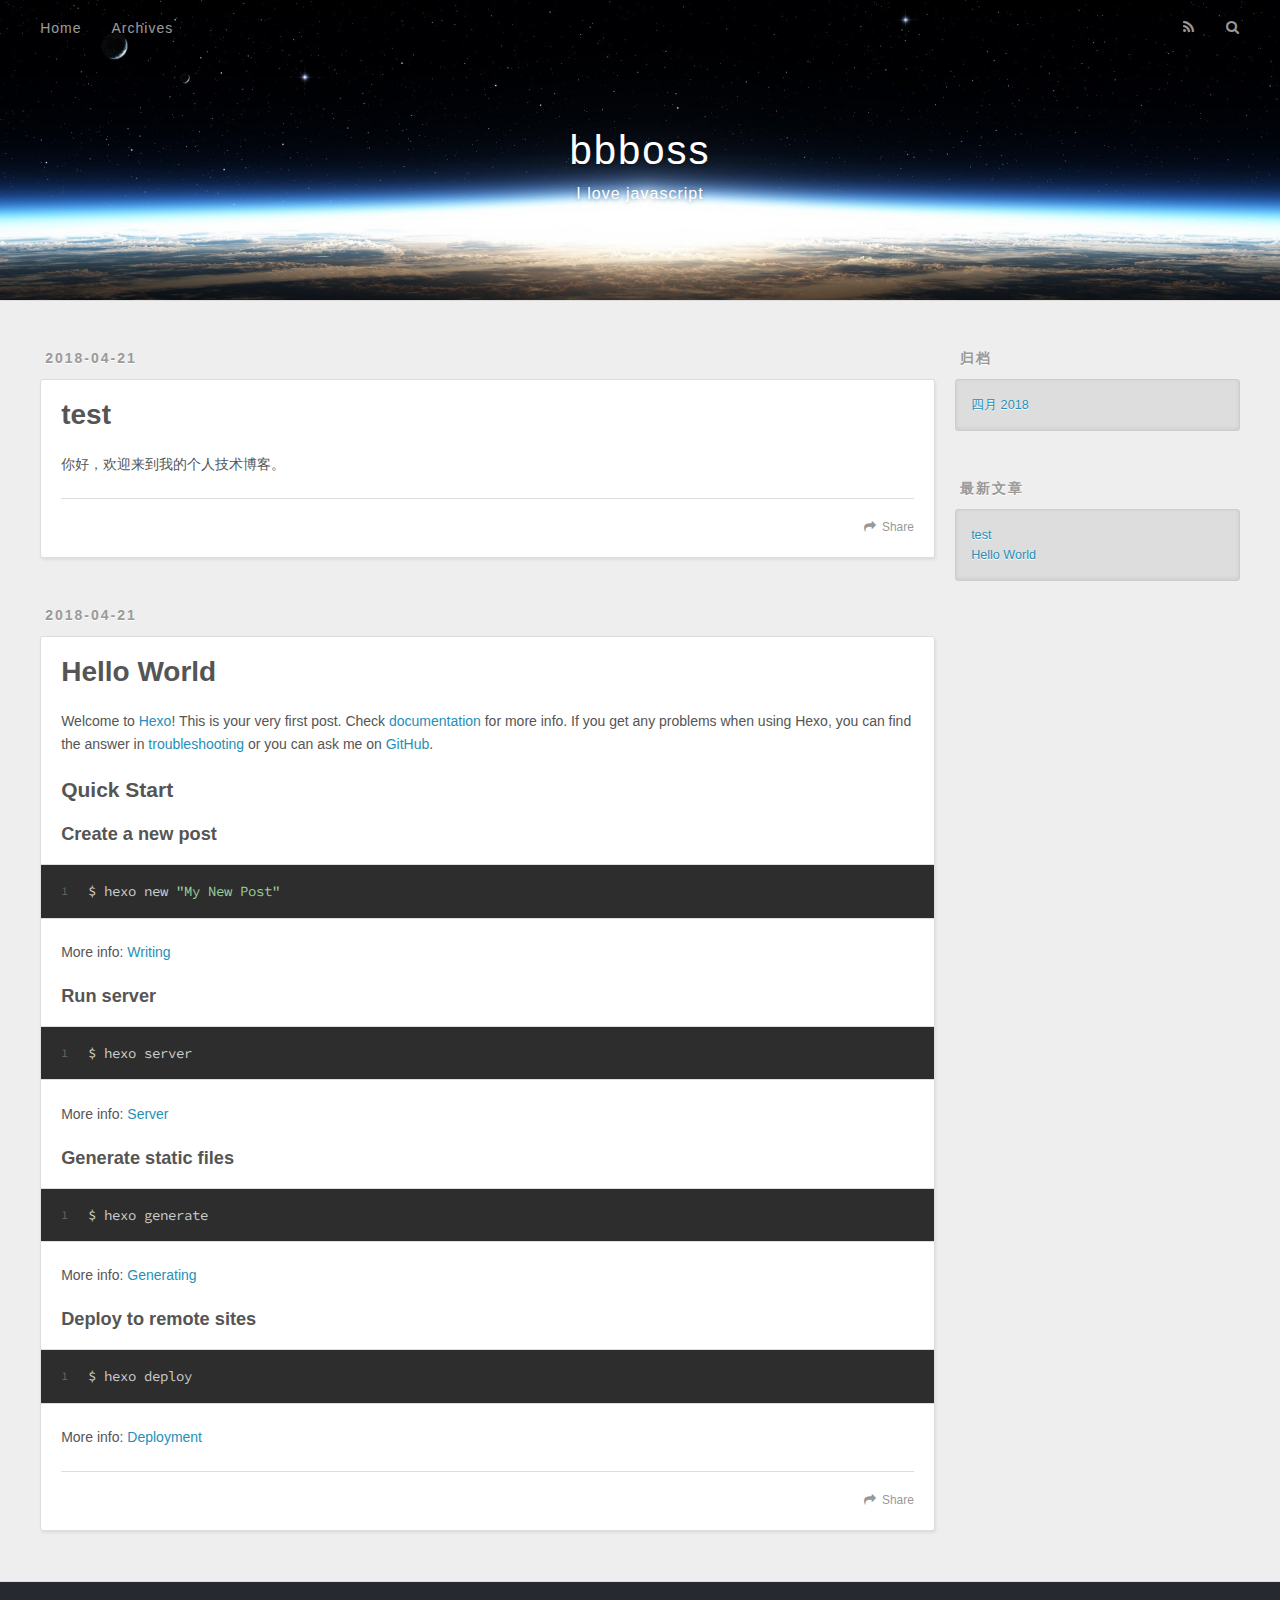
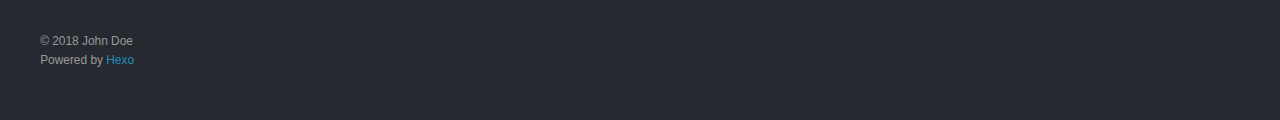
==== index.html @ bd2551f0 "Site updated: 2018-04-21 20:10:56" ====
<!DOCTYPE html>
<html>
<head>
  <meta charset="utf-8">
  

  
  <title>bbboss</title>
  <meta name="viewport" content="width=device-width, initial-scale=1, maximum-scale=1">
  <meta name="description" content="学习笔记">
<meta name="keywords" content="js">
<meta property="og:type" content="website">
<meta property="og:title" content="bbboss">
<meta property="og:url" content="http://hexo.whuzxq.com/index.html">
<meta property="og:site_name" content="bbboss">
<meta property="og:description" content="学习笔记">
<meta property="og:locale" content="zh-CN">
<meta name="twitter:card" content="summary">
<meta name="twitter:title" content="bbboss">
<meta name="twitter:description" content="学习笔记">
  
    <link rel="alternate" href="/atom.xml" title="bbboss" type="application/atom+xml">
  
  
    <link rel="icon" href="/favicon.png">
  
  
    <link href="//fonts.googleapis.com/css?family=Source+Code+Pro" rel="stylesheet" type="text/css">
  
  <link rel="stylesheet" href="/css/style.css">
</head>

<body>
  <div id="container">
    <div id="wrap">
      <header id="header">
  <div id="banner"></div>
  <div id="header-outer" class="outer">
    <div id="header-title" class="inner">
      <h1 id="logo-wrap">
        <a href="/" id="logo">bbboss</a>
      </h1>
      
        <h2 id="subtitle-wrap">
          <a href="/" id="subtitle">I love javascript</a>
        </h2>
      
    </div>
    <div id="header-inner" class="inner">
      <nav id="main-nav">
        <a id="main-nav-toggle" class="nav-icon"></a>
        
          <a class="main-nav-link" href="/">Home</a>
        
          <a class="main-nav-link" href="/archives">Archives</a>
        
      </nav>
      <nav id="sub-nav">
        
          <a id="nav-rss-link" class="nav-icon" href="/atom.xml" title="RSS Feed"></a>
        
        <a id="nav-search-btn" class="nav-icon" title="搜索"></a>
      </nav>
      <div id="search-form-wrap">
        <form action="//google.com/search" method="get" accept-charset="UTF-8" class="search-form"><input type="search" name="q" class="search-form-input" placeholder="Search"><button type="submit" class="search-form-submit">&#xF002;</button><input type="hidden" name="sitesearch" value="http://hexo.whuzxq.com"></form>
      </div>
    </div>
  </div>
</header>
      <div class="outer">
        <section id="main">
  
    <article id="post-test" class="article article-type-post" itemscope itemprop="blogPost">
  <div class="article-meta">
    <a href="/2018/04/21/test/" class="article-date">
  <time datetime="2018-04-21T11:51:11.000Z" itemprop="datePublished">2018-04-21</time>
</a>
    
  </div>
  <div class="article-inner">
    
    
      <header class="article-header">
        
  
    <h1 itemprop="name">
      <a class="article-title" href="/2018/04/21/test/">test</a>
    </h1>
  

      </header>
    
    <div class="article-entry" itemprop="articleBody">
      
        <p>你好，欢迎来到我的个人技术博客。</p>

      
    </div>
    <footer class="article-footer">
      <a data-url="http://hexo.whuzxq.com/2018/04/21/test/" data-id="cjg9ce6kz00007hiaibxm0u0m" class="article-share-link">Share</a>
      
      
    </footer>
  </div>
  
</article>


  
    <article id="post-hello-world" class="article article-type-post" itemscope itemprop="blogPost">
  <div class="article-meta">
    <a href="/2018/04/21/hello-world/" class="article-date">
  <time datetime="2018-04-21T11:39:09.128Z" itemprop="datePublished">2018-04-21</time>
</a>
    
  </div>
  <div class="article-inner">
    
    
      <header class="article-header">
        
  
    <h1 itemprop="name">
      <a class="article-title" href="/2018/04/21/hello-world/">Hello World</a>
    </h1>
  

      </header>
    
    <div class="article-entry" itemprop="articleBody">
      
        <p>Welcome to <a href="https://hexo.io/" target="_blank" rel="noopener">Hexo</a>! This is your very first post. Check <a href="https://hexo.io/docs/" target="_blank" rel="noopener">documentation</a> for more info. If you get any problems when using Hexo, you can find the answer in <a href="https://hexo.io/docs/troubleshooting.html" target="_blank" rel="noopener">troubleshooting</a> or you can ask me on <a href="https://github.com/hexojs/hexo/issues" target="_blank" rel="noopener">GitHub</a>.</p>
<h2 id="Quick-Start"><a href="#Quick-Start" class="headerlink" title="Quick Start"></a>Quick Start</h2><h3 id="Create-a-new-post"><a href="#Create-a-new-post" class="headerlink" title="Create a new post"></a>Create a new post</h3><figure class="highlight bash"><table><tr><td class="gutter"><pre><span class="line">1</span><br></pre></td><td class="code"><pre><span class="line">$ hexo new <span class="string">"My New Post"</span></span><br></pre></td></tr></table></figure>
<p>More info: <a href="https://hexo.io/docs/writing.html" target="_blank" rel="noopener">Writing</a></p>
<h3 id="Run-server"><a href="#Run-server" class="headerlink" title="Run server"></a>Run server</h3><figure class="highlight bash"><table><tr><td class="gutter"><pre><span class="line">1</span><br></pre></td><td class="code"><pre><span class="line">$ hexo server</span><br></pre></td></tr></table></figure>
<p>More info: <a href="https://hexo.io/docs/server.html" target="_blank" rel="noopener">Server</a></p>
<h3 id="Generate-static-files"><a href="#Generate-static-files" class="headerlink" title="Generate static files"></a>Generate static files</h3><figure class="highlight bash"><table><tr><td class="gutter"><pre><span class="line">1</span><br></pre></td><td class="code"><pre><span class="line">$ hexo generate</span><br></pre></td></tr></table></figure>
<p>More info: <a href="https://hexo.io/docs/generating.html" target="_blank" rel="noopener">Generating</a></p>
<h3 id="Deploy-to-remote-sites"><a href="#Deploy-to-remote-sites" class="headerlink" title="Deploy to remote sites"></a>Deploy to remote sites</h3><figure class="highlight bash"><table><tr><td class="gutter"><pre><span class="line">1</span><br></pre></td><td class="code"><pre><span class="line">$ hexo deploy</span><br></pre></td></tr></table></figure>
<p>More info: <a href="https://hexo.io/docs/deployment.html" target="_blank" rel="noopener">Deployment</a></p>

      
    </div>
    <footer class="article-footer">
      <a data-url="http://hexo.whuzxq.com/2018/04/21/hello-world/" data-id="cjg9ce6l600017hia0bw51tjv" class="article-share-link">Share</a>
      
      
    </footer>
  </div>
  
</article>


  


</section>
        
          <aside id="sidebar">
  
    

  
    

  
    
  
    
  <div class="widget-wrap">
    <h3 class="widget-title">归档</h3>
    <div class="widget">
      <ul class="archive-list"><li class="archive-list-item"><a class="archive-list-link" href="/archives/2018/04/">四月 2018</a></li></ul>
    </div>
  </div>


  
    
  <div class="widget-wrap">
    <h3 class="widget-title">最新文章</h3>
    <div class="widget">
      <ul>
        
          <li>
            <a href="/2018/04/21/test/">test</a>
          </li>
        
          <li>
            <a href="/2018/04/21/hello-world/">Hello World</a>
          </li>
        
      </ul>
    </div>
  </div>

  
</aside>
        
      </div>
      <footer id="footer">
  
  <div class="outer">
    <div id="footer-info" class="inner">
      &copy; 2018 John Doe<br>
      Powered by <a href="http://hexo.io/" target="_blank">Hexo</a>
    </div>
  </div>
</footer>
    </div>
    <nav id="mobile-nav">
  
    <a href="/" class="mobile-nav-link">Home</a>
  
    <a href="/archives" class="mobile-nav-link">Archives</a>
  
</nav>
    

<script src="//ajax.googleapis.com/ajax/libs/jquery/2.0.3/jquery.min.js"></script>


  <link rel="stylesheet" href="/fancybox/jquery.fancybox.css">
  <script src="/fancybox/jquery.fancybox.pack.js"></script>


<script src="/js/script.js"></script>



  </div>
</body>
</html>
---- css/style.css ----
body {
  width: 100%;
}
body:before,
body:after {
  content: "";
  display: table;
}
body:after {
  clear: both;
}
html,
body,
div,
span,
applet,
object,
iframe,
h1,
h2,
h3,
h4,
h5,
h6,
p,
blockquote,
pre,
a,
abbr,
acronym,
address,
big,
cite,
code,
del,
dfn,
em,
img,
ins,
kbd,
q,
s,
samp,
small,
strike,
strong,
sub,
sup,
tt,
var,
dl,
dt,
dd,
ol,
ul,
li,
fieldset,
form,
label,
legend,
table,
caption,
tbody,
tfoot,
thead,
tr,
th,
td {
  margin: 0;
  padding: 0;
  border: 0;
  outline: 0;
  font-weight: inherit;
  font-style: inherit;
  font-family: inherit;
  font-size: 100%;
  vertical-align: baseline;
}
body {
  line-height: 1;
  color: #000;
  background: #fff;
}
ol,
ul {
  list-style: none;
}
table {
  border-collapse: separate;
  border-spacing: 0;
  vertical-align: middle;
}
caption,
th,
td {
  text-align: left;
  font-weight: normal;
  vertical-align: middle;
}
a img {
  border: none;
}
input,
button {
  margin: 0;
  padding: 0;
}
input::-moz-focus-inner,
button::-moz-focus-inner {
  border: 0;
  padding: 0;
}
@font-face {
  font-family: FontAwesome;
  font-style: normal;
  font-weight: normal;
  src: url("fonts/fontawesome-webfont.eot?v=#4.0.3");
  src: url("fonts/fontawesome-webfont.eot?#iefix&v=#4.0.3") format("embedded-opentype"), url("fonts/fontawesome-webfont.woff?v=#4.0.3") format("woff"), url("fonts/fontawesome-webfont.ttf?v=#4.0.3") format("truetype"), url("fonts/fontawesome-webfont.svg#fontawesomeregular?v=#4.0.3") format("svg");
}
html,
body,
#container {
  height: 100%;
}
body {
  background: #eee;
  font: 14px -apple-system, BlinkMacSystemFont, "Segoe UI", "Roboto", "Oxygen", "Ubuntu", "Cantarell", "Fira Sans", "Droid Sans", "Helvetica Neue", sans-serif;
  -webkit-text-size-adjust: 100%;
}
.outer {
  max-width: 1220px;
  margin: 0 auto;
  padding: 0 20px;
}
.outer:before,
.outer:after {
  content: "";
  display: table;
}
.outer:after {
  clear: both;
}
.inner {
  display: inline;
  float: left;
  width: 98.33333333333333%;
  margin: 0 0.833333333333333%;
}
.left,
.alignleft {
  float: left;
}
.right,
.alignright {
  float: right;
}
.clear {
  clear: both;
}
#container {
  position: relative;
}
.mobile-nav-on {
  overflow: hidden;
}
#wrap {
  height: 100%;
  width: 100%;
  position: absolute;
  top: 0;
  left: 0;
  -webkit-transition: 0.2s ease-out;
  -moz-transition: 0.2s ease-out;
  -ms-transition: 0.2s ease-out;
  transition: 0.2s ease-out;
  z-index: 1;
  background: #eee;
}
.mobile-nav-on #wrap {
  left: 280px;
}
@media screen and (min-width: 768px) {
  #main {
    display: inline;
    float: left;
    width: 73.33333333333333%;
    margin: 0 0.833333333333333%;
  }
}
.article-date,
.article-category-link,
.archive-year,
.widget-title {
  text-decoration: none;
  text-transform: uppercase;
  letter-spacing: 2px;
  color: #999;
  margin-bottom: 1em;
  margin-left: 5px;
  line-height: 1em;
  text-shadow: 0 1px #fff;
  font-weight: bold;
}
.article-inner,
.archive-article-inner {
  background: #fff;
  -webkit-box-shadow: 1px 2px 3px #ddd;
  box-shadow: 1px 2px 3px #ddd;
  border: 1px solid #ddd;
  border-radius: 3px;
}
.article-entry h1,
.widget h1 {
  font-size: 2em;
}
.article-entry h2,
.widget h2 {
  font-size: 1.5em;
}
.article-entry h3,
.widget h3 {
  font-size: 1.3em;
}
.article-entry h4,
.widget h4 {
  font-size: 1.2em;
}
.article-entry h5,
.widget h5 {
  font-size: 1em;
}
.article-entry h6,
.widget h6 {
  font-size: 1em;
  color: #999;
}
.article-entry hr,
.widget hr {
  border: 1px dashed #ddd;
}
.article-entry strong,
.widget strong {
  font-weight: bold;
}
.article-entry em,
.widget em,
.article-entry cite,
.widget cite {
  font-style: italic;
}
.article-entry sup,
.widget sup,
.article-entry sub,
.widget sub {
  font-size: 0.75em;
  line-height: 0;
  position: relative;
  vertical-align: baseline;
}
.article-entry sup,
.widget sup {
  top: -0.5em;
}
.article-entry sub,
.widget sub {
  bottom: -0.2em;
}
.article-entry small,
.widget small {
  font-size: 0.85em;
}
.article-entry acronym,
.widget acronym,
.article-entry abbr,
.widget abbr {
  border-bottom: 1px dotted;
}
.article-entry ul,
.widget ul,
.article-entry ol,
.widget ol,
.article-entry dl,
.widget dl {
  margin: 0 20px;
  line-height: 1.6em;
}
.article-entry ul ul,
.widget ul ul,
.article-entry ol ul,
.widget ol ul,
.article-entry ul ol,
.widget ul ol,
.article-entry ol ol,
.widget ol ol {
  margin-top: 0;
  margin-bottom: 0;
}
.article-entry ul,
.widget ul {
  list-style: disc;
}
.article-entry ol,
.widget ol {
  list-style: decimal;
}
.article-entry dt,
.widget dt {
  font-weight: bold;
}
#header {
  height: 300px;
  position: relative;
  border-bottom: 1px solid #ddd;
}
#header:before,
#header:after {
  content: "";
  position: absolute;
  left: 0;
  right: 0;
  height: 40px;
}
#header:before {
  top: 0;
  background: -webkit-linear-gradient(rgba(0,0,0,0.2), transparent);
  background: -moz-linear-gradient(rgba(0,0,0,0.2), transparent);
  background: -ms-linear-gradient(rgba(0,0,0,0.2), transparent);
  background: linear-gradient(rgba(0,0,0,0.2), transparent);
}
#header:after {
  bottom: 0;
  background: -webkit-linear-gradient(transparent, rgba(0,0,0,0.2));
  background: -moz-linear-gradient(transparent, rgba(0,0,0,0.2));
  background: -ms-linear-gradient(transparent, rgba(0,0,0,0.2));
  background: linear-gradient(transparent, rgba(0,0,0,0.2));
}
#header-outer {
  height: 100%;
  position: relative;
}
#header-inner {
  position: relative;
  overflow: hidden;
}
#banner {
  position: absolute;
  top: 0;
  left: 0;
  width: 100%;
  height: 100%;
  background: url("images/banner.jpg") center #000;
  -webkit-background-size: cover;
  -moz-background-size: cover;
  background-size: cover;
  z-index: -1;
}
#header-title {
  text-align: center;
  height: 40px;
  position: absolute;
  top: 50%;
  left: 0;
  margin-top: -20px;
}
#logo,
#subtitle {
  text-decoration: none;
  color: #fff;
  font-weight: 300;
  text-shadow: 0 1px 4px rgba(0,0,0,0.3);
}
#logo {
  font-size: 40px;
  line-height: 40px;
  letter-spacing: 2px;
}
#subtitle {
  font-size: 16px;
  line-height: 16px;
  letter-spacing: 1px;
}
#subtitle-wrap {
  margin-top: 16px;
}
#main-nav {
  float: left;
  margin-left: -15px;
}
.nav-icon,
.main-nav-link {
  float: left;
  color: #fff;
  opacity: 0.6;
  text-decoration: none;
  text-shadow: 0 1px rgba(0,0,0,0.2);
  -webkit-transition: opacity 0.2s;
  -moz-transition: opacity 0.2s;
  -ms-transition: opacity 0.2s;
  transition: opacity 0.2s;
  display: block;
  padding: 20px 15px;
}
.nav-icon:hover,
.main-nav-link:hover {
  opacity: 1;
}
.nav-icon {
  font-family: FontAwesome;
  text-align: center;
  font-size: 14px;
  width: 14px;
  height: 14px;
  padding: 20px 15px;
  position: relative;
  cursor: pointer;
}
.main-nav-link {
  font-weight: 300;
  letter-spacing: 1px;
}
@media screen and (max-width: 479px) {
  .main-nav-link {
    display: none;
  }
}
#main-nav-toggle {
  display: none;
}
#main-nav-toggle:before {
  content: "\f0c9";
}
@media screen and (max-width: 479px) {
  #main-nav-toggle {
    display: block;
  }
}
#sub-nav {
  float: right;
  margin-right: -15px;
}
#nav-rss-link:before {
  content: "\f09e";
}
#nav-search-btn:before {
  content: "\f002";
}
#search-form-wrap {
  position: absolute;
  top: 15px;
  width: 150px;
  height: 30px;
  right: -150px;
  opacity: 0;
  -webkit-transition: 0.2s ease-out;
  -moz-transition: 0.2s ease-out;
  -ms-transition: 0.2s ease-out;
  transition: 0.2s ease-out;
}
#search-form-wrap.on {
  opacity: 1;
  right: 0;
}
@media screen and (max-width: 479px) {
  #search-form-wrap {
    width: 100%;
    right: -100%;
  }
}
.search-form {
  position: absolute;
  top: 0;
  left: 0;
  right: 0;
  background: #fff;
  padding: 5px 15px;
  border-radius: 15px;
  -webkit-box-shadow: 0 0 10px rgba(0,0,0,0.3);
  box-shadow: 0 0 10px rgba(0,0,0,0.3);
}
.search-form-input {
  border: none;
  background: none;
  color: #555;
  width: 100%;
  font: 13px -apple-system, BlinkMacSystemFont, "Segoe UI", "Roboto", "Oxygen", "Ubuntu", "Cantarell", "Fira Sans", "Droid Sans", "Helvetica Neue", sans-serif;
  outline: none;
}
.search-form-input::-webkit-search-results-decoration,
.search-form-input::-webkit-search-cancel-button {
  -webkit-appearance: none;
}
.search-form-submit {
  position: absolute;
  top: 50%;
  right: 10px;
  margin-top: -7px;
  font: 13px FontAwesome;
  border: none;
  background: none;
  color: #bbb;
  cursor: pointer;
}
.search-form-submit:hover,
.search-form-submit:focus {
  color: #777;
}
.article {
  margin: 50px 0;
}
.article-inner {
  overflow: hidden;
}
.article-meta:before,
.article-meta:after {
  content: "";
  display: table;
}
.article-meta:after {
  clear: both;
}
.article-date {
  float: left;
}
.article-category {
  float: left;
  line-height: 1em;
  color: #ccc;
  text-shadow: 0 1px #fff;
  margin-left: 8px;
}
.article-category:before {
  content: "\2022";
}
.article-category-link {
  margin: 0 12px 1em;
}
.article-header {
  padding: 20px 20px 0;
}
.article-title {
  text-decoration: none;
  font-size: 2em;
  font-weight: bold;
  color: #555;
  line-height: 1.1em;
  -webkit-transition: color 0.2s;
  -moz-transition: color 0.2s;
  -ms-transition: color 0.2s;
  transition: color 0.2s;
}
a.article-title:hover {
  color: #258fb8;
}
.article-entry {
  color: #555;
  padding: 0 20px;
}
.article-entry:before,
.article-entry:after {
  content: "";
  display: table;
}
.article-entry:after {
  clear: both;
}
.article-entry p,
.article-entry table {
  line-height: 1.6em;
  margin: 1.6em 0;
}
.article-entry h1,
.article-entry h2,
.article-entry h3,
.article-entry h4,
.article-entry h5,
.article-entry h6 {
  font-weight: bold;
}
.article-entry h1,
.article-entry h2,
.article-entry h3,
.article-entry h4,
.article-entry h5,
.article-entry h6 {
  line-height: 1.1em;
  margin: 1.1em 0;
}
.article-entry a {
  color: #258fb8;
  text-decoration: none;
}
.article-entry a:hover {
  text-decoration: underline;
}
.article-entry ul,
.article-entry ol,
.article-entry dl {
  margin-top: 1.6em;
  margin-bottom: 1.6em;
}
.article-entry img,
.article-entry video {
  max-width: 100%;
  height: auto;
  display: block;
  margin: auto;
}
.article-entry iframe {
  border: none;
}
.article-entry table {
  width: 100%;
  border-collapse: collapse;
  border-spacing: 0;
}
.article-entry th {
  font-weight: bold;
  border-bottom: 3px solid #ddd;
  padding-bottom: 0.5em;
}
.article-entry td {
  border-bottom: 1px solid #ddd;
  padding: 10px 0;
}
.article-entry blockquote {
  font-family: Georgia, "Times New Roman", serif;
  font-size: 1.4em;
  margin: 1.6em 20px;
  text-align: center;
}
.article-entry blockquote footer {
  font-size: 14px;
  margin: 1.6em 0;
  font-family: -apple-system, BlinkMacSystemFont, "Segoe UI", "Roboto", "Oxygen", "Ubuntu", "Cantarell", "Fira Sans", "Droid Sans", "Helvetica Neue", sans-serif;
}
.article-entry blockquote footer cite:before {
  content: "—";
  padding: 0 0.5em;
}
.article-entry .pullquote {
  text-align: left;
  width: 45%;
  margin: 0;
}
.article-entry .pullquote.left {
  margin-left: 0.5em;
  margin-right: 1em;
}
.article-entry .pullquote.right {
  margin-right: 0.5em;
  margin-left: 1em;
}
.article-entry .caption {
  color: #999;
  display: block;
  font-size: 0.9em;
  margin-top: 0.5em;
  position: relative;
  text-align: center;
}
.article-entry .video-container {
  position: relative;
  padding-top: 56.25%;
  height: 0;
  overflow: hidden;
}
.article-entry .video-container iframe,
.article-entry .video-container object,
.article-entry .video-container embed {
  position: absolute;
  top: 0;
  left: 0;
  width: 100%;
  height: 100%;
  margin-top: 0;
}
.article-more-link a {
  display: inline-block;
  line-height: 1em;
  padding: 6px 15px;
  border-radius: 15px;
  background: #eee;
  color: #999;
  text-shadow: 0 1px #fff;
  text-decoration: none;
}
.article-more-link a:hover {
  background: #258fb8;
  color: #fff;
  text-decoration: none;
  text-shadow: 0 1px #1e7293;
}
.article-footer {
  font-size: 0.85em;
  line-height: 1.6em;
  border-top: 1px solid #ddd;
  padding-top: 1.6em;
  margin: 0 20px 20px;
}
.article-footer:before,
.article-footer:after {
  content: "";
  display: table;
}
.article-footer:after {
  clear: both;
}
.article-footer a {
  color: #999;
  text-decoration: none;
}
.article-footer a:hover {
  color: #555;
}
.article-tag-list-item {
  float: left;
  margin-right: 10px;
}
.article-tag-list-link:before {
  content: "#";
}
.article-comment-link {
  float: right;
}
.article-comment-link:before {
  content: "\f075";
  font-family: FontAwesome;
  padding-right: 8px;
}
.article-share-link {
  cursor: pointer;
  float: right;
  margin-left: 20px;
}
.article-share-link:before {
  content: "\f064";
  font-family: FontAwesome;
  padding-right: 6px;
}
#article-nav {
  position: relative;
}
#article-nav:before,
#article-nav:after {
  content: "";
  display: table;
}
#article-nav:after {
  clear: both;
}
@media screen and (min-width: 768px) {
  #article-nav {
    margin: 50px 0;
  }
  #article-nav:before {
    width: 8px;
    height: 8px;
    position: absolute;
    top: 50%;
    left: 50%;
    margin-top: -4px;
    margin-left: -4px;
    content: "";
    border-radius: 50%;
    background: #ddd;
    -webkit-box-shadow: 0 1px 2px #fff;
    box-shadow: 0 1px 2px #fff;
  }
}
.article-nav-link-wrap {
  text-decoration: none;
  text-shadow: 0 1px #fff;
  color: #999;
  -webkit-box-sizing: border-box;
  -moz-box-sizing: border-box;
  box-sizing: border-box;
  margin-top: 50px;
  text-align: center;
  display: block;
}
.article-nav-link-wrap:hover {
  color: #555;
}
@media screen and (min-width: 768px) {
  .article-nav-link-wrap {
    width: 50%;
    margin-top: 0;
  }
}
@media screen and (min-width: 768px) {
  #article-nav-newer {
    float: left;
    text-align: right;
    padding-right: 20px;
  }
}
@media screen and (min-width: 768px) {
  #article-nav-older {
    float: right;
    text-align: left;
    padding-left: 20px;
  }
}
.article-nav-caption {
  text-transform: uppercase;
  letter-spacing: 2px;
  color: #ddd;
  line-height: 1em;
  font-weight: bold;
}
#article-nav-newer .article-nav-caption {
  margin-right: -2px;
}
.article-nav-title {
  font-size: 0.85em;
  line-height: 1.6em;
  margin-top: 0.5em;
}
.article-share-box {
  position: absolute;
  display: none;
  background: #fff;
  -webkit-box-shadow: 1px 2px 10px rgba(0,0,0,0.2);
  box-shadow: 1px 2px 10px rgba(0,0,0,0.2);
  border-radius: 3px;
  margin-left: -145px;
  overflow: hidden;
  z-index: 1;
}
.article-share-box.on {
  display: block;
}
.article-share-input {
  width: 100%;
  background: none;
  -webkit-box-sizing: border-box;
  -moz-box-sizing: border-box;
  box-sizing: border-box;
  font: 14px -apple-system, BlinkMacSystemFont, "Segoe UI", "Roboto", "Oxygen", "Ubuntu", "Cantarell", "Fira Sans", "Droid Sans", "Helvetica Neue", sans-serif;
  padding: 0 15px;
  color: #555;
  outline: none;
  border: 1px solid #ddd;
  border-radius: 3px 3px 0 0;
  height: 36px;
  line-height: 36px;
}
.article-share-links {
  background: #eee;
}
.article-share-links:before,
.article-share-links:after {
  content: "";
  display: table;
}
.article-share-links:after {
  clear: both;
}
.article-share-twitter,
.article-share-facebook,
.article-share-pinterest,
.article-share-google {
  width: 50px;
  height: 36px;
  display: block;
  float: left;
  position: relative;
  color: #999;
  text-shadow: 0 1px #fff;
}
.article-share-twitter:before,
.article-share-facebook:before,
.article-share-pinterest:before,
.article-share-google:before {
  font-size: 20px;
  font-family: FontAwesome;
  width: 20px;
  height: 20px;
  position: absolute;
  top: 50%;
  left: 50%;
  margin-top: -10px;
  margin-left: -10px;
  text-align: center;
}
.article-share-twitter:hover,
.article-share-facebook:hover,
.article-share-pinterest:hover,
.article-share-google:hover {
  color: #fff;
}
.article-share-twitter:before {
  content: "\f099";
}
.article-share-twitter:hover {
  background: #00aced;
  text-shadow: 0 1px #008abe;
}
.article-share-facebook:before {
  content: "\f09a";
}
.article-share-facebook:hover {
  background: #3b5998;
  text-shadow: 0 1px #2f477a;
}
.article-share-pinterest:before {
  content: "\f0d2";
}
.article-share-pinterest:hover {
  background: #cb2027;
  text-shadow: 0 1px #a21a1f;
}
.article-share-google:before {
  content: "\f0d5";
}
.article-share-google:hover {
  background: #dd4b39;
  text-shadow: 0 1px #be3221;
}
.article-gallery {
  background: #000;
  position: relative;
}
.article-gallery-photos {
  position: relative;
  overflow: hidden;
}
.article-gallery-img {
  display: none;
  max-width: 100%;
}
.article-gallery-img:first-child {
  display: block;
}
.article-gallery-img.loaded {
  position: absolute;
  display: block;
}
.article-gallery-img img {
  display: block;
  max-width: 100%;
  margin: 0 auto;
}
#comments {
  background: #fff;
  -webkit-box-shadow: 1px 2px 3px #ddd;
  box-shadow: 1px 2px 3px #ddd;
  padding: 20px;
  border: 1px solid #ddd;
  border-radius: 3px;
  margin: 50px 0;
}
#comments a {
  color: #258fb8;
}
.archives-wrap {
  margin: 50px 0;
}
.archives:before,
.archives:after {
  content: "";
  display: table;
}
.archives:after {
  clear: both;
}
.archive-year-wrap {
  margin-bottom: 1em;
}
.archives {
  -webkit-column-gap: 10px;
  -moz-column-gap: 10px;
  column-gap: 10px;
}
@media screen and (min-width: 480px) and (max-width: 767px) {
  .archives {
    -webkit-column-count: 2;
    -moz-column-count: 2;
    column-count: 2;
  }
}
@media screen and (min-width: 768px) {
  .archives {
    -webkit-column-count: 3;
    -moz-column-count: 3;
    column-count: 3;
  }
}
.archive-article {
  -webkit-column-break-inside: avoid;
  page-break-inside: avoid;
  overflow: hidden;
  break-inside: avoid-column;
}
.archive-article-inner {
  padding: 10px;
  margin-bottom: 15px;
}
.archive-article-title {
  text-decoration: none;
  font-weight: bold;
  color: #555;
  -webkit-transition: color 0.2s;
  -moz-transition: color 0.2s;
  -ms-transition: color 0.2s;
  transition: color 0.2s;
  line-height: 1.6em;
}
.archive-article-title:hover {
  color: #258fb8;
}
.archive-article-footer {
  margin-top: 1em;
}
.archive-article-date {
  color: #999;
  text-decoration: none;
  font-size: 0.85em;
  line-height: 1em;
  margin-bottom: 0.5em;
  display: block;
}
#page-nav {
  margin: 50px auto;
  background: #fff;
  -webkit-box-shadow: 1px 2px 3px #ddd;
  box-shadow: 1px 2px 3px #ddd;
  border: 1px solid #ddd;
  border-radius: 3px;
  text-align: center;
  color: #999;
  overflow: hidden;
}
#page-nav:before,
#page-nav:after {
  content: "";
  display: table;
}
#page-nav:after {
  clear: both;
}
#page-nav a,
#page-nav span {
  padding: 10px 20px;
  line-height: 1;
  height: 2ex;
}
#page-nav a {
  color: #999;
  text-decoration: none;
}
#page-nav a:hover {
  background: #999;
  color: #fff;
}
#page-nav .prev {
  float: left;
}
#page-nav .next {
  float: right;
}
#page-nav .page-number {
  display: inline-block;
}
@media screen and (max-width: 479px) {
  #page-nav .page-number {
    display: none;
  }
}
#page-nav .current {
  color: #555;
  font-weight: bold;
}
#page-nav .space {
  color: #ddd;
}
#footer {
  background: #262a30;
  padding: 50px 0;
  border-top: 1px solid #ddd;
  color: #999;
}
#footer a {
  color: #258fb8;
  text-decoration: none;
}
#footer a:hover {
  text-decoration: underline;
}
#footer-info {
  line-height: 1.6em;
  font-size: 0.85em;
}
.article-entry pre,
.article-entry .highlight {
  background: #2d2d2d;
  margin: 0 -20px;
  padding: 15px 20px;
  border-style: solid;
  border-color: #ddd;
  border-width: 1px 0;
  overflow: auto;
  color: #ccc;
  line-height: 22.400000000000002px;
}
.article-entry .highlight .gutter pre,
.article-entry .gist .gist-file .gist-data .line-numbers {
  color: #666;
  font-size: 0.85em;
}
.article-entry pre,
.article-entry code {
  font-family: "Source Code Pro", Consolas, Monaco, Menlo, Consolas, monospace;
}
.article-entry code {
  background: #eee;
  text-shadow: 0 1px #fff;
  padding: 0 0.3em;
}
.article-entry pre code {
  background: none;
  text-shadow: none;
  padding: 0;
}
.article-entry .highlight pre {
  border: none;
  margin: 0;
  padding: 0;
}
.article-entry .highlight table {
  margin: 0;
  width: auto;
}
.article-entry .highlight td {
  border: none;
  padding: 0;
}
.article-entry .highlight figcaption {
  font-size: 0.85em;
  color: #999;
  line-height: 1em;
  margin-bottom: 1em;
}
.article-entry .highlight figcaption:before,
.article-entry .highlight figcaption:after {
  content: "";
  display: table;
}
.article-entry .highlight figcaption:after {
  clear: both;
}
.article-entry .highlight figcaption a {
  float: right;
}
.article-entry .highlight .gutter pre {
  text-align: right;
  padding-right: 20px;
}
.article-entry .highlight .line {
  height: 22.400000000000002px;
}
.article-entry .highlight .line.marked {
  background: #515151;
}
.article-entry .gist {
  margin: 0 -20px;
  border-style: solid;
  border-color: #ddd;
  border-width: 1px 0;
  background: #2d2d2d;
  padding: 15px 20px 15px 0;
}
.article-entry .gist .gist-file {
  border: none;
  font-family: "Source Code Pro", Consolas, Monaco, Menlo, Consolas, monospace;
  margin: 0;
}
.article-entry .gist .gist-file .gist-data {
  background: none;
  border: none;
}
.article-entry .gist .gist-file .gist-data .line-numbers {
  background: none;
  border: none;
  padding: 0 20px 0 0;
}
.article-entry .gist .gist-file .gist-data .line-data {
  padding: 0 !important;
}
.article-entry .gist .gist-file .highlight {
  margin: 0;
  padding: 0;
  border: none;
}
.article-entry .gist .gist-file .gist-meta {
  background: #2d2d2d;
  color: #999;
  font: 0.85em -apple-system, BlinkMacSystemFont, "Segoe UI", "Roboto", "Oxygen", "Ubuntu", "Cantarell", "Fira Sans", "Droid Sans", "Helvetica Neue", sans-serif;
  text-shadow: 0 0;
  padding: 0;
  margin-top: 1em;
  margin-left: 20px;
}
.article-entry .gist .gist-file .gist-meta a {
  color: #258fb8;
  font-weight: normal;
}
.article-entry .gist .gist-file .gist-meta a:hover {
  text-decoration: underline;
}
pre .comment,
pre .title {
  color: #999;
}
pre .variable,
pre .attribute,
pre .tag,
pre .regexp,
pre .ruby .constant,
pre .xml .tag .title,
pre .xml .pi,
pre .xml .doctype,
pre .html .doctype,
pre .css .id,
pre .css .class,
pre .css .pseudo {
  color: #f2777a;
}
pre .number,
pre .preprocessor,
pre .built_in,
pre .literal,
pre .params,
pre .constant {
  color: #f99157;
}
pre .class,
pre .ruby .class .title,
pre .css .rules .attribute {
  color: #9c9;
}
pre .string,
pre .value,
pre .inheritance,
pre .header,
pre .ruby .symbol,
pre .xml .cdata {
  color: #9c9;
}
pre .css .hexcolor {
  color: #6cc;
}
pre .function,
pre .python .decorator,
pre .python .title,
pre .ruby .function .title,
pre .ruby .title .keyword,
pre .perl .sub,
pre .javascript .title,
pre .coffeescript .title {
  color: #69c;
}
pre .keyword,
pre .javascript .function {
  color: #c9c;
}
@media screen and (max-width: 479px) {
  #mobile-nav {
    position: absolute;
    top: 0;
    left: 0;
    width: 280px;
    height: 100%;
    background: #191919;
    border-right: 1px solid #fff;
  }
}
@media screen and (max-width: 479px) {
  .mobile-nav-link {
    display: block;
    color: #999;
    text-decoration: none;
    padding: 15px 20px;
    font-weight: bold;
  }
  .mobile-nav-link:hover {
    color: #fff;
  }
}
@media screen and (min-width: 768px) {
  #sidebar {
    display: inline;
    float: left;
    width: 23.333333333333332%;
    margin: 0 0.833333333333333%;
  }
}
.widget-wrap {
  margin: 50px 0;
}
.widget {
  color: #777;
  text-shadow: 0 1px #fff;
  background: #ddd;
  -webkit-box-shadow: 0 -1px 4px #ccc inset;
  box-shadow: 0 -1px 4px #ccc inset;
  border: 1px solid #ccc;
  padding: 15px;
  border-radius: 3px;
}
.widget a {
  color: #258fb8;
  text-decoration: none;
}
.widget a:hover {
  text-decoration: underline;
}
.widget ul ul,
.widget ol ul,
.widget dl ul,
.widget ul ol,
.widget ol ol,
.widget dl ol,
.widget ul dl,
.widget ol dl,
.widget dl dl {
  margin-left: 15px;
  list-style: disc;
}
.widget {
  line-height: 1.6em;
  word-wrap: break-word;
  font-size: 0.9em;
}
.widget ul,
.widget ol {
  list-style: none;
  margin: 0;
}
.widget ul ul,
.widget ol ul,
.widget ul ol,
.widget ol ol {
  margin: 0 20px;
}
.widget ul ul,
.widget ol ul {
  list-style: disc;
}
.widget ul ol,
.widget ol ol {
  list-style: decimal;
}
.category-list-count,
.tag-list-count,
.archive-list-count {
  padding-left: 5px;
  color: #999;
  font-size: 0.85em;
}
.category-list-count:before,
.tag-list-count:before,
.archive-list-count:before {
  content: "(";
}
.category-list-count:after,
.tag-list-count:after,
.archive-list-count:after {
  content: ")";
}
.tagcloud a {
  margin-right: 5px;
  display: inline-block;
}
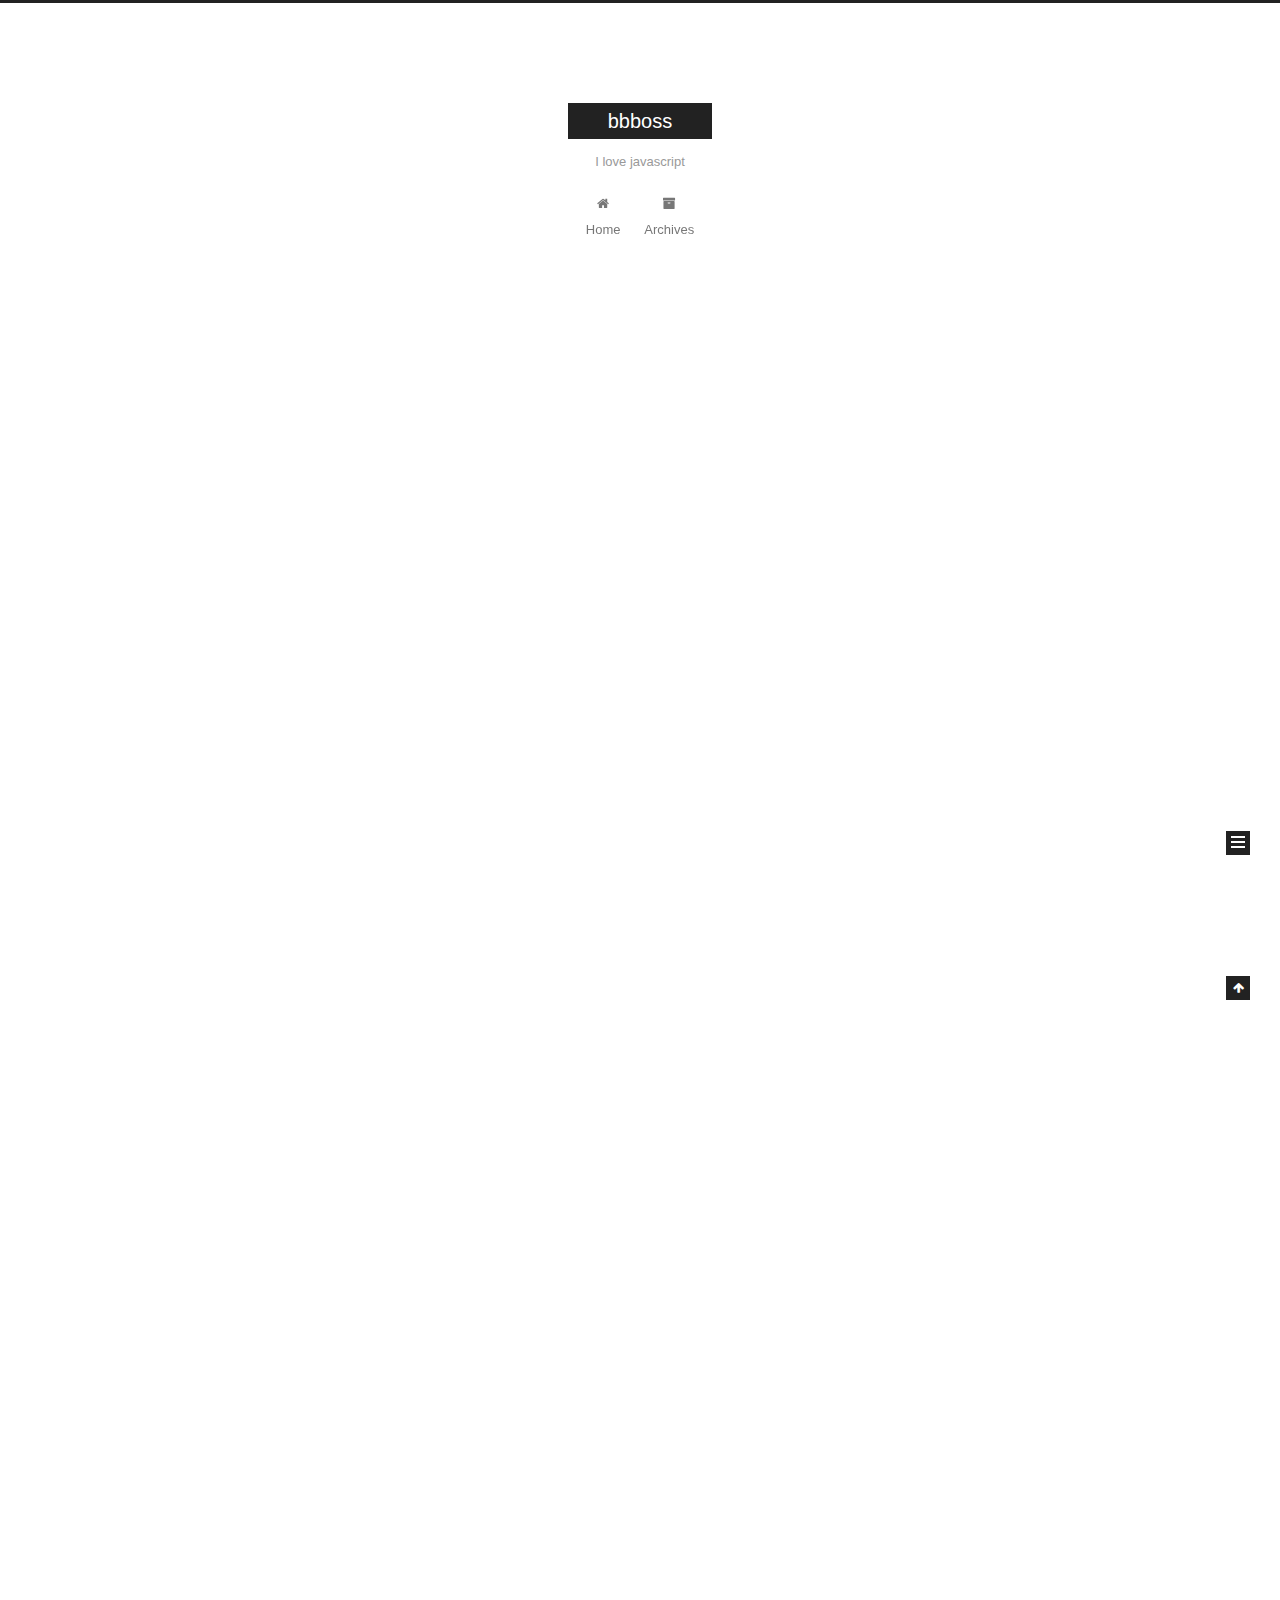
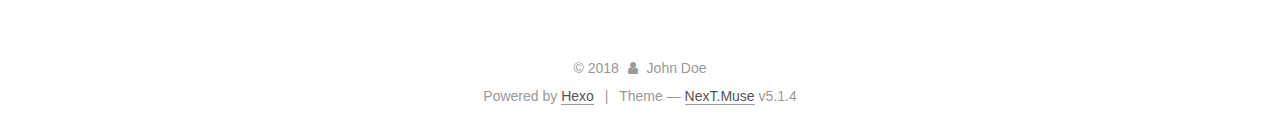
==== commit 52776a07: "Site updated: 2018-04-21 21:15:45" ====
--- a/index.html
+++ b/index.html
@@ -1,135 +1,430 @@
 <!DOCTYPE html>
-<html>
+
+
+
+  
+
+
+<html class="theme-next muse use-motion" lang="zh-CN">
 <head>
-  <meta charset="utf-8">
-  
-
-  
-  <title>bbboss</title>
-  <meta name="viewport" content="width=device-width, initial-scale=1, maximum-scale=1">
-  <meta name="description" content="学习笔记">
+  <meta charset="UTF-8"/>
+<meta http-equiv="X-UA-Compatible" content="IE=edge" />
+<meta name="viewport" content="width=device-width, initial-scale=1, maximum-scale=1"/>
+<meta name="theme-color" content="#222">
+
+
+
+
+
+
+
+
+
+<meta http-equiv="Cache-Control" content="no-transform" />
+<meta http-equiv="Cache-Control" content="no-siteapp" />
+
+
+
+
+
+
+
+
+
+
+
+
+
+
+
+
+  
+  
+  <link href="/lib/fancybox/source/jquery.fancybox.css?v=2.1.5" rel="stylesheet" type="text/css" />
+
+
+
+
+
+
+
+<link href="/lib/font-awesome/css/font-awesome.min.css?v=4.6.2" rel="stylesheet" type="text/css" />
+
+<link href="/css/main.css?v=5.1.4" rel="stylesheet" type="text/css" />
+
+
+  <link rel="apple-touch-icon" sizes="180x180" href="/images/apple-touch-icon-next.png?v=5.1.4">
+
+
+  <link rel="icon" type="image/png" sizes="32x32" href="/images/favicon-32x32-next.png?v=5.1.4">
+
+
+  <link rel="icon" type="image/png" sizes="16x16" href="/images/favicon-16x16-next.png?v=5.1.4">
+
+
+  <link rel="mask-icon" href="/images/logo.svg?v=5.1.4" color="#222">
+
+
+
+
+
+  <meta name="keywords" content="Hexo, NexT" />
+
+
+
+
+
+
+
+
+
+
+<meta name="description" content="学习笔记">
 <meta name="keywords" content="js">
 <meta property="og:type" content="website">
 <meta property="og:title" content="bbboss">
-<meta property="og:url" content="http://hexo.whuzxq.com/index.html">
+<meta property="og:url" content="https://whuzxq.github.io/index.html">
 <meta property="og:site_name" content="bbboss">
 <meta property="og:description" content="学习笔记">
 <meta property="og:locale" content="zh-CN">
 <meta name="twitter:card" content="summary">
 <meta name="twitter:title" content="bbboss">
 <meta name="twitter:description" content="学习笔记">
-  
-    <link rel="alternate" href="/atom.xml" title="bbboss" type="application/atom+xml">
-  
-  
-    <link rel="icon" href="/favicon.png">
-  
-  
-    <link href="//fonts.googleapis.com/css?family=Source+Code+Pro" rel="stylesheet" type="text/css">
-  
-  <link rel="stylesheet" href="/css/style.css">
+
+
+
+<script type="text/javascript" id="hexo.configurations">
+  var NexT = window.NexT || {};
+  var CONFIG = {
+    root: '/',
+    scheme: 'Muse',
+    version: '5.1.4',
+    sidebar: {"position":"left","display":"post","offset":12,"b2t":false,"scrollpercent":false,"onmobile":false},
+    fancybox: true,
+    tabs: true,
+    motion: {"enable":true,"async":false,"transition":{"post_block":"fadeIn","post_header":"slideDownIn","post_body":"slideDownIn","coll_header":"slideLeftIn","sidebar":"slideUpIn"}},
+    duoshuo: {
+      userId: '0',
+      author: 'Author'
+    },
+    algolia: {
+      applicationID: '',
+      apiKey: '',
+      indexName: '',
+      hits: {"per_page":10},
+      labels: {"input_placeholder":"Search for Posts","hits_empty":"We didn't find any results for the search: ${query}","hits_stats":"${hits} results found in ${time} ms"}
+    }
+  };
+</script>
+
+
+
+  <link rel="canonical" href="https://whuzxq.github.io/"/>
+
+
+
+
+
+  <title>bbboss</title>
+  
+
+
+
+
+
+
+
+
 </head>
 
-<body>
-  <div id="container">
-    <div id="wrap">
-      <header id="header">
-  <div id="banner"></div>
-  <div id="header-outer" class="outer">
-    <div id="header-title" class="inner">
-      <h1 id="logo-wrap">
-        <a href="/" id="logo">bbboss</a>
-      </h1>
-      
-        <h2 id="subtitle-wrap">
-          <a href="/" id="subtitle">I love javascript</a>
-        </h2>
-      
+<body itemscope itemtype="http://schema.org/WebPage" lang="zh-CN">
+
+  
+  
+    
+  
+
+  <div class="container sidebar-position-left 
+  page-home">
+    <div class="headband"></div>
+
+    <header id="header" class="header" itemscope itemtype="http://schema.org/WPHeader">
+      <div class="header-inner"><div class="site-brand-wrapper">
+  <div class="site-meta ">
+    
+
+    <div class="custom-logo-site-title">
+      <a href="/"  class="brand" rel="start">
+        <span class="logo-line-before"><i></i></span>
+        <span class="site-title">bbboss</span>
+        <span class="logo-line-after"><i></i></span>
+      </a>
     </div>
-    <div id="header-inner" class="inner">
-      <nav id="main-nav">
-        <a id="main-nav-toggle" class="nav-icon"></a>
-        
-          <a class="main-nav-link" href="/">Home</a>
-        
-          <a class="main-nav-link" href="/archives">Archives</a>
-        
-      </nav>
-      <nav id="sub-nav">
-        
-          <a id="nav-rss-link" class="nav-icon" href="/atom.xml" title="RSS Feed"></a>
-        
-        <a id="nav-search-btn" class="nav-icon" title="搜索"></a>
-      </nav>
-      <div id="search-form-wrap">
-        <form action="//google.com/search" method="get" accept-charset="UTF-8" class="search-form"><input type="search" name="q" class="search-form-input" placeholder="Search"><button type="submit" class="search-form-submit">&#xF002;</button><input type="hidden" name="sitesearch" value="http://hexo.whuzxq.com"></form>
-      </div>
+      
+        <p class="site-subtitle">I love javascript</p>
+      
+  </div>
+
+  <div class="site-nav-toggle">
+    <button>
+      <span class="btn-bar"></span>
+      <span class="btn-bar"></span>
+      <span class="btn-bar"></span>
+    </button>
+  </div>
+</div>
+
+<nav class="site-nav">
+  
+
+  
+    <ul id="menu" class="menu">
+      
+        
+        <li class="menu-item menu-item-home">
+          <a href="/" rel="section">
+            
+              <i class="menu-item-icon fa fa-fw fa-home"></i> <br />
+            
+            Home
+          </a>
+        </li>
+      
+        
+        <li class="menu-item menu-item-archives">
+          <a href="/archives/" rel="section">
+            
+              <i class="menu-item-icon fa fa-fw fa-archive"></i> <br />
+            
+            Archives
+          </a>
+        </li>
+      
+
+      
+    </ul>
+  
+
+  
+</nav>
+
+
+
+ </div>
+    </header>
+
+    <main id="main" class="main">
+      <div class="main-inner">
+        <div class="content-wrap">
+          <div id="content" class="content">
+            
+  <section id="posts" class="posts-expand">
+    
+      
+
+  
+
+  
+  
+  
+
+  <article class="post post-type-normal" itemscope itemtype="http://schema.org/Article">
+  
+  
+  
+  <div class="post-block">
+    <link itemprop="mainEntityOfPage" href="https://whuzxq.github.io/2018/04/21/test/">
+
+    <span hidden itemprop="author" itemscope itemtype="http://schema.org/Person">
+      <meta itemprop="name" content="John Doe">
+      <meta itemprop="description" content="">
+      <meta itemprop="image" content="/images/avatar.gif">
+    </span>
+
+    <span hidden itemprop="publisher" itemscope itemtype="http://schema.org/Organization">
+      <meta itemprop="name" content="bbboss">
+    </span>
+
+    
+      <header class="post-header">
+
+        
+        
+          <h1 class="post-title" itemprop="name headline">
+                
+                <a class="post-title-link" href="/2018/04/21/test/" itemprop="url">test</a></h1>
+        
+
+        <div class="post-meta">
+          <span class="post-time">
+            
+              <span class="post-meta-item-icon">
+                <i class="fa fa-calendar-o"></i>
+              </span>
+              
+                <span class="post-meta-item-text">Posted on</span>
+              
+              <time title="Post created" itemprop="dateCreated datePublished" datetime="2018-04-21T19:51:11+08:00">
+                2018-04-21
+              </time>
+            
+
+            
+
+            
+          </span>
+
+          
+
+          
+            
+          
+
+          
+          
+
+          
+
+          
+
+          
+
+        </div>
+      </header>
+    
+
+    
+    
+    
+    <div class="post-body" itemprop="articleBody">
+
+      
+      
+
+      
+        
+          
+            <p>你好，欢迎来到我的个人技术博客。</p>
+
+          
+        
+      
     </div>
-  </div>
-</header>
-      <div class="outer">
-        <section id="main">
-  
-    <article id="post-test" class="article article-type-post" itemscope itemprop="blogPost">
-  <div class="article-meta">
-    <a href="/2018/04/21/test/" class="article-date">
-  <time datetime="2018-04-21T11:51:11.000Z" itemprop="datePublished">2018-04-21</time>
-</a>
-    
-  </div>
-  <div class="article-inner">
-    
-    
-      <header class="article-header">
-        
-  
-    <h1 itemprop="name">
-      <a class="article-title" href="/2018/04/21/test/">test</a>
-    </h1>
-  
-
-      </header>
-    
-    <div class="article-entry" itemprop="articleBody">
-      
-        <p>你好，欢迎来到我的个人技术博客。</p>
-
-      
-    </div>
-    <footer class="article-footer">
-      <a data-url="http://hexo.whuzxq.com/2018/04/21/test/" data-id="cjg9ce6kz00007hiaibxm0u0m" class="article-share-link">Share</a>
-      
+    
+    
+    
+
+    
+
+    
+
+    
+
+    <footer class="post-footer">
+      
+
+      
+
+      
+
+      
+      
+        <div class="post-eof"></div>
       
     </footer>
   </div>
   
-</article>
-
-
-  
-    <article id="post-hello-world" class="article article-type-post" itemscope itemprop="blogPost">
-  <div class="article-meta">
-    <a href="/2018/04/21/hello-world/" class="article-date">
-  <time datetime="2018-04-21T11:39:09.128Z" itemprop="datePublished">2018-04-21</time>
-</a>
-    
-  </div>
-  <div class="article-inner">
-    
-    
-      <header class="article-header">
-        
-  
-    <h1 itemprop="name">
-      <a class="article-title" href="/2018/04/21/hello-world/">Hello World</a>
-    </h1>
-  
-
+  
+  
+  </article>
+
+
+    
+      
+
+  
+
+  
+  
+  
+
+  <article class="post post-type-normal" itemscope itemtype="http://schema.org/Article">
+  
+  
+  
+  <div class="post-block">
+    <link itemprop="mainEntityOfPage" href="https://whuzxq.github.io/2018/04/21/hello-world/">
+
+    <span hidden itemprop="author" itemscope itemtype="http://schema.org/Person">
+      <meta itemprop="name" content="John Doe">
+      <meta itemprop="description" content="">
+      <meta itemprop="image" content="/images/avatar.gif">
+    </span>
+
+    <span hidden itemprop="publisher" itemscope itemtype="http://schema.org/Organization">
+      <meta itemprop="name" content="bbboss">
+    </span>
+
+    
+      <header class="post-header">
+
+        
+        
+          <h1 class="post-title" itemprop="name headline">
+                
+                <a class="post-title-link" href="/2018/04/21/hello-world/" itemprop="url">Hello World</a></h1>
+        
+
+        <div class="post-meta">
+          <span class="post-time">
+            
+              <span class="post-meta-item-icon">
+                <i class="fa fa-calendar-o"></i>
+              </span>
+              
+                <span class="post-meta-item-text">Posted on</span>
+              
+              <time title="Post created" itemprop="dateCreated datePublished" datetime="2018-04-21T19:39:09+08:00">
+                2018-04-21
+              </time>
+            
+
+            
+
+            
+          </span>
+
+          
+
+          
+            
+          
+
+          
+          
+
+          
+
+          
+
+          
+
+        </div>
       </header>
     
-    <div class="article-entry" itemprop="articleBody">
-      
-        <p>Welcome to <a href="https://hexo.io/" target="_blank" rel="noopener">Hexo</a>! This is your very first post. Check <a href="https://hexo.io/docs/" target="_blank" rel="noopener">documentation</a> for more info. If you get any problems when using Hexo, you can find the answer in <a href="https://hexo.io/docs/troubleshooting.html" target="_blank" rel="noopener">troubleshooting</a> or you can ask me on <a href="https://github.com/hexojs/hexo/issues" target="_blank" rel="noopener">GitHub</a>.</p>
+
+    
+    
+    
+    <div class="post-body" itemprop="articleBody">
+
+      
+      
+
+      
+        
+          
+            <p>Welcome to <a href="https://hexo.io/" target="_blank" rel="noopener">Hexo</a>! This is your very first post. Check <a href="https://hexo.io/docs/" target="_blank" rel="noopener">documentation</a> for more info. If you get any problems when using Hexo, you can find the answer in <a href="https://hexo.io/docs/troubleshooting.html" target="_blank" rel="noopener">troubleshooting</a> or you can ask me on <a href="https://github.com/hexojs/hexo/issues" target="_blank" rel="noopener">GitHub</a>.</p>
 <h2 id="Quick-Start"><a href="#Quick-Start" class="headerlink" title="Quick Start"></a>Quick Start</h2><h3 id="Create-a-new-post"><a href="#Create-a-new-post" class="headerlink" title="Create a new post"></a>Create a new post</h3><figure class="highlight bash"><table><tr><td class="gutter"><pre><span class="line">1</span><br></pre></td><td class="code"><pre><span class="line">$ hexo new <span class="string">"My New Post"</span></span><br></pre></td></tr></table></figure>
 <p>More info: <a href="https://hexo.io/docs/writing.html" target="_blank" rel="noopener">Writing</a></p>
 <h3 id="Run-server"><a href="#Run-server" class="headerlink" title="Run server"></a>Run server</h3><figure class="highlight bash"><table><tr><td class="gutter"><pre><span class="line">1</span><br></pre></td><td class="code"><pre><span class="line">$ hexo server</span><br></pre></td></tr></table></figure>
@@ -139,95 +434,307 @@
 <h3 id="Deploy-to-remote-sites"><a href="#Deploy-to-remote-sites" class="headerlink" title="Deploy to remote sites"></a>Deploy to remote sites</h3><figure class="highlight bash"><table><tr><td class="gutter"><pre><span class="line">1</span><br></pre></td><td class="code"><pre><span class="line">$ hexo deploy</span><br></pre></td></tr></table></figure>
 <p>More info: <a href="https://hexo.io/docs/deployment.html" target="_blank" rel="noopener">Deployment</a></p>
 
+          
+        
       
     </div>
-    <footer class="article-footer">
-      <a data-url="http://hexo.whuzxq.com/2018/04/21/hello-world/" data-id="cjg9ce6l600017hia0bw51tjv" class="article-share-link">Share</a>
-      
+    
+    
+    
+
+    
+
+    
+
+    
+
+    <footer class="post-footer">
+      
+
+      
+
+      
+
+      
+      
+        <div class="post-eof"></div>
       
     </footer>
   </div>
   
-</article>
-
-
-  
-
-
-</section>
-        
-          <aside id="sidebar">
-  
-    
-
-  
-    
-
-  
-    
-  
-    
-  <div class="widget-wrap">
-    <h3 class="widget-title">归档</h3>
-    <div class="widget">
-      <ul class="archive-list"><li class="archive-list-item"><a class="archive-list-link" href="/archives/2018/04/">四月 2018</a></li></ul>
+  
+  
+  </article>
+
+
+    
+  </section>
+
+  
+
+
+          </div>
+          
+
+
+          
+
+        </div>
+        
+          
+  
+  <div class="sidebar-toggle">
+    <div class="sidebar-toggle-line-wrap">
+      <span class="sidebar-toggle-line sidebar-toggle-line-first"></span>
+      <span class="sidebar-toggle-line sidebar-toggle-line-middle"></span>
+      <span class="sidebar-toggle-line sidebar-toggle-line-last"></span>
     </div>
   </div>
 
-
-  
-    
-  <div class="widget-wrap">
-    <h3 class="widget-title">最新文章</h3>
-    <div class="widget">
-      <ul>
-        
-          <li>
-            <a href="/2018/04/21/test/">test</a>
-          </li>
-        
-          <li>
-            <a href="/2018/04/21/hello-world/">Hello World</a>
-          </li>
-        
-      </ul>
+  <aside id="sidebar" class="sidebar">
+    
+    <div class="sidebar-inner">
+
+      
+
+      
+
+      <section class="site-overview-wrap sidebar-panel sidebar-panel-active">
+        <div class="site-overview">
+          <div class="site-author motion-element" itemprop="author" itemscope itemtype="http://schema.org/Person">
+            
+              <p class="site-author-name" itemprop="name">John Doe</p>
+              <p class="site-description motion-element" itemprop="description">学习笔记</p>
+          </div>
+
+          <nav class="site-state motion-element">
+
+            
+              <div class="site-state-item site-state-posts">
+              
+                <a href="/archives/">
+              
+                  <span class="site-state-item-count">2</span>
+                  <span class="site-state-item-name">posts</span>
+                </a>
+              </div>
+            
+
+            
+
+            
+
+          </nav>
+
+          
+
+          
+
+          
+          
+
+          
+          
+
+          
+
+        </div>
+      </section>
+
+      
+
+      
+
     </div>
+  </aside>
+
+
+        
+      </div>
+    </main>
+
+    <footer id="footer" class="footer">
+      <div class="footer-inner">
+        <div class="copyright">&copy; <span itemprop="copyrightYear">2018</span>
+  <span class="with-love">
+    <i class="fa fa-user"></i>
+  </span>
+  <span class="author" itemprop="copyrightHolder">John Doe</span>
+
+  
+</div>
+
+
+  <div class="powered-by">Powered by <a class="theme-link" target="_blank" href="https://hexo.io">Hexo</a></div>
+
+
+
+  <span class="post-meta-divider">|</span>
+
+
+
+  <div class="theme-info">Theme &mdash; <a class="theme-link" target="_blank" href="https://github.com/iissnan/hexo-theme-next">NexT.Muse</a> v5.1.4</div>
+
+
+
+
+        
+
+
+
+
+
+
+
+        
+      </div>
+    </footer>
+
+    
+      <div class="back-to-top">
+        <i class="fa fa-arrow-up"></i>
+        
+      </div>
+    
+
+    
+
   </div>
 
   
-</aside>
-        
-      </div>
-      <footer id="footer">
-  
-  <div class="outer">
-    <div id="footer-info" class="inner">
-      &copy; 2018 John Doe<br>
-      Powered by <a href="http://hexo.io/" target="_blank">Hexo</a>
-    </div>
-  </div>
-</footer>
-    </div>
-    <nav id="mobile-nav">
-  
-    <a href="/" class="mobile-nav-link">Home</a>
-  
-    <a href="/archives" class="mobile-nav-link">Archives</a>
-  
-</nav>
-    
-
-<script src="//ajax.googleapis.com/ajax/libs/jquery/2.0.3/jquery.min.js"></script>
-
-
-  <link rel="stylesheet" href="/fancybox/jquery.fancybox.css">
-  <script src="/fancybox/jquery.fancybox.pack.js"></script>
-
-
-<script src="/js/script.js"></script>
-
-
-
-  </div>
+
+<script type="text/javascript">
+  if (Object.prototype.toString.call(window.Promise) !== '[object Function]') {
+    window.Promise = null;
+  }
+</script>
+
+
+
+
+
+
+
+
+
+  
+
+
+
+
+
+
+
+
+
+
+
+
+  
+  
+    <script type="text/javascript" src="/lib/jquery/index.js?v=2.1.3"></script>
+  
+
+  
+  
+    <script type="text/javascript" src="/lib/fastclick/lib/fastclick.min.js?v=1.0.6"></script>
+  
+
+  
+  
+    <script type="text/javascript" src="/lib/jquery_lazyload/jquery.lazyload.js?v=1.9.7"></script>
+  
+
+  
+  
+    <script type="text/javascript" src="/lib/velocity/velocity.min.js?v=1.2.1"></script>
+  
+
+  
+  
+    <script type="text/javascript" src="/lib/velocity/velocity.ui.min.js?v=1.2.1"></script>
+  
+
+  
+  
+    <script type="text/javascript" src="/lib/fancybox/source/jquery.fancybox.pack.js?v=2.1.5"></script>
+  
+
+
+  
+
+
+  <script type="text/javascript" src="/js/src/utils.js?v=5.1.4"></script>
+
+  <script type="text/javascript" src="/js/src/motion.js?v=5.1.4"></script>
+
+
+
+  
+  
+
+  
+
+  
+
+
+  <script type="text/javascript" src="/js/src/bootstrap.js?v=5.1.4"></script>
+
+
+
+  
+
+
+  
+
+
+
+
+	
+
+
+
+
+
+  
+
+
+
+
+
+  
+
+
+
+
+
+
+
+
+
+
+
+
+  
+
+
+
+
+
+  
+
+  
+
+  
+
+  
+  
+
+  
+
+  
+
+  
+
 </body>
-</html>+</html>
--- a/css/main.css
+++ b/css/main.css
@@ -0,0 +1,2662 @@
+/* normalize.css v3.0.2 | MIT License | git.io/normalize */
+html {
+  font-family: sans-serif; /* 1 */
+  -ms-text-size-adjust: 100%; /* 2 */
+  -webkit-text-size-adjust: 100%; /* 2 */
+}
+body {
+  margin: 0;
+}
+article,
+aside,
+details,
+figcaption,
+figure,
+footer,
+header,
+hgroup,
+main,
+menu,
+nav,
+section,
+summary {
+  display: block;
+}
+audio,
+canvas,
+progress,
+video {
+  display: inline-block; /* 1 */
+  vertical-align: baseline; /* 2 */
+}
+audio:not([controls]) {
+  display: none;
+  height: 0;
+}
+[hidden],
+template {
+  display: none;
+}
+a {
+  background-color: transparent;
+}
+a:active,
+a:hover {
+  outline: 0;
+}
+abbr[title] {
+  border-bottom: 1px dotted;
+}
+b,
+strong {
+  font-weight: bold;
+}
+dfn {
+  font-style: italic;
+}
+h1 {
+  font-size: 2em;
+  margin: 0.67em 0;
+}
+mark {
+  background: #ff0;
+  color: #000;
+}
+small {
+  font-size: 80%;
+}
+sub,
+sup {
+  font-size: 75%;
+  line-height: 0;
+  position: relative;
+  vertical-align: baseline;
+}
+sup {
+  top: -0.5em;
+}
+sub {
+  bottom: -0.25em;
+}
+img {
+  border: 0;
+}
+svg:not(:root) {
+  overflow: hidden;
+}
+figure {
+  margin: 1em 40px;
+}
+hr {
+  -moz-box-sizing: content-box;
+  box-sizing: content-box;
+  height: 0;
+}
+pre {
+  overflow: auto;
+}
+code,
+kbd,
+pre,
+samp {
+  font-family: monospace, monospace;
+  font-size: 1em;
+}
+button,
+input,
+optgroup,
+select,
+textarea {
+  color: inherit; /* 1 */
+  font: inherit; /* 2 */
+  margin: 0; /* 3 */
+}
+button {
+  overflow: visible;
+}
+button,
+select {
+  text-transform: none;
+}
+button,
+html input[type="button"],
+input[type="reset"],
+input[type="submit"] {
+  -webkit-appearance: button; /* 2 */
+  cursor: pointer; /* 3 */
+}
+button[disabled],
+html input[disabled] {
+  cursor: default;
+}
+button::-moz-focus-inner,
+input::-moz-focus-inner {
+  border: 0;
+  padding: 0;
+}
+input {
+  line-height: normal;
+}
+input[type="checkbox"],
+input[type="radio"] {
+  box-sizing: border-box; /* 1 */
+  padding: 0; /* 2 */
+}
+input[type="number"]::-webkit-inner-spin-button,
+input[type="number"]::-webkit-outer-spin-button {
+  height: auto;
+}
+input[type="search"] {
+  -webkit-appearance: textfield; /* 1 */
+  -moz-box-sizing: content-box;
+  -webkit-box-sizing: content-box; /* 2 */
+  box-sizing: content-box;
+}
+input[type="search"]::-webkit-search-cancel-button,
+input[type="search"]::-webkit-search-decoration {
+  -webkit-appearance: none;
+}
+fieldset {
+  border: 1px solid #c0c0c0;
+  margin: 0 2px;
+  padding: 0.35em 0.625em 0.75em;
+}
+legend {
+  border: 0; /* 1 */
+  padding: 0; /* 2 */
+}
+textarea {
+  overflow: auto;
+}
+optgroup {
+  font-weight: bold;
+}
+table {
+  border-collapse: collapse;
+  border-spacing: 0;
+}
+td,
+th {
+  padding: 0;
+}
+::selection {
+  background: #262a30;
+  color: #fff;
+}
+body {
+  position: relative;
+  font-family: 'Lato', "PingFang SC", "Microsoft YaHei", sans-serif;
+  font-size: 14px;
+  line-height: 2;
+  color: #555;
+  background: #fff;
+}
+@media (max-width: 767px) {
+  body {
+    padding-right: 0 !important;
+  }
+}
+@media (min-width: 768px) and (max-width: 991px) {
+  body {
+    padding-right: 0 !important;
+  }
+}
+@media (min-width: 1600px) {
+  body {
+    font-size: 16px;
+  }
+}
+h1,
+h2,
+h3,
+h4,
+h5,
+h6 {
+  margin: 0;
+  padding: 0;
+  font-weight: bold;
+  line-height: 1.5;
+  font-family: 'Lato', "PingFang SC", "Microsoft YaHei", sans-serif;
+}
+h2,
+h3,
+h4,
+h5,
+h6 {
+  margin: 20px 0 15px;
+}
+h1 {
+  font-size: 22px;
+}
+@media (max-width: 767px) {
+  h1 {
+    font-size: 18px;
+  }
+}
+h2 {
+  font-size: 20px;
+}
+@media (max-width: 767px) {
+  h2 {
+    font-size: 16px;
+  }
+}
+h3 {
+  font-size: 18px;
+}
+@media (max-width: 767px) {
+  h3 {
+    font-size: 14px;
+  }
+}
+h4 {
+  font-size: 16px;
+}
+@media (max-width: 767px) {
+  h4 {
+    font-size: 12px;
+  }
+}
+h5 {
+  font-size: 14px;
+}
+@media (max-width: 767px) {
+  h5 {
+    font-size: 10px;
+  }
+}
+h6 {
+  font-size: 12px;
+}
+@media (max-width: 767px) {
+  h6 {
+    font-size: 8px;
+  }
+}
+p {
+  margin: 0 0 20px 0;
+}
+a {
+  color: #555;
+  text-decoration: none;
+  outline: none;
+  border-bottom: 1px solid #999;
+  word-wrap: break-word;
+}
+a:hover {
+  color: #222;
+  border-bottom-color: #222;
+}
+blockquote {
+  margin: 0;
+  padding: 0;
+}
+img {
+  display: block;
+  margin: auto;
+  max-width: 100%;
+  height: auto;
+}
+hr {
+  margin: 40px 0;
+  height: 3px;
+  border: none;
+  background-color: #ddd;
+  background-image: repeating-linear-gradient(-45deg, #fff, #fff 4px, transparent 4px, transparent 8px);
+}
+blockquote {
+  padding: 0 15px;
+  color: #666;
+  border-left: 4px solid #ddd;
+}
+blockquote cite::before {
+  content: "-";
+  padding: 0 5px;
+}
+dt {
+  font-weight: 700;
+}
+dd {
+  margin: 0;
+  padding: 0;
+}
+kbd {
+  border: 1px solid #ccc;
+  border-radius: 0.2em;
+  box-shadow: 0.1em 0.1em 0.2em rgba(0,0,0,0.1);
+  background-color: #f9f9f9;
+  font-family: inherit;
+  background-image: -webkit-linear-gradient(top, #eee, #fff, #eee);
+  padding: 0.1em 0.3em;
+  white-space: nowrap;
+}
+.text-left {
+  text-align: left;
+}
+.text-center {
+  text-align: center;
+}
+.text-right {
+  text-align: right;
+}
+.text-justify {
+  text-align: justify;
+}
+.text-nowrap {
+  white-space: nowrap;
+}
+.text-lowercase {
+  text-transform: lowercase;
+}
+.text-uppercase {
+  text-transform: uppercase;
+}
+.text-capitalize {
+  text-transform: capitalize;
+}
+.center-block {
+  display: block;
+  margin-left: auto;
+  margin-right: auto;
+}
+.clearfix:before,
+.clearfix:after {
+  content: " ";
+  display: table;
+}
+.clearfix:after {
+  clear: both;
+}
+.pullquote {
+  width: 45%;
+}
+.pullquote.left {
+  float: left;
+  margin-left: 5px;
+  margin-right: 10px;
+}
+.pullquote.right {
+  float: right;
+  margin-left: 10px;
+  margin-right: 5px;
+}
+.affix.affix.affix {
+  position: fixed;
+}
+.translation {
+  margin-top: -20px;
+  font-size: 14px;
+  color: #999;
+}
+.scrollbar-measure {
+  width: 100px;
+  height: 100px;
+  overflow: scroll;
+  position: absolute;
+  top: -9999px;
+}
+.use-motion .motion-element {
+  opacity: 0;
+}
+table {
+  margin: 20px 0;
+  width: 100%;
+  border-collapse: collapse;
+  border-spacing: 0;
+  border: 1px solid #ddd;
+  font-size: 14px;
+  table-layout: fixed;
+  word-wrap: break-all;
+}
+table>tbody>tr:nth-of-type(odd) {
+  background-color: #f9f9f9;
+}
+table>tbody>tr:hover {
+  background-color: #f5f5f5;
+}
+caption,
+th,
+td {
+  padding: 8px;
+  text-align: left;
+  vertical-align: middle;
+  font-weight: normal;
+}
+th,
+td {
+  border-bottom: 3px solid #ddd;
+  border-right: 1px solid #eee;
+}
+th {
+  padding-bottom: 10px;
+  font-weight: 700;
+}
+td {
+  border-bottom-width: 1px;
+}
+html,
+body {
+  height: 100%;
+}
+.container {
+  position: relative;
+  min-height: 100%;
+}
+.header-inner {
+  margin: 0 auto;
+  padding: 100px 0 70px;
+  width: 700px;
+}
+@media (min-width: 1600px) {
+  .container .header-inner {
+    width: 900px;
+  }
+}
+.main {
+  padding-bottom: 150px;
+}
+.main-inner {
+  margin: 0 auto;
+  width: 700px;
+}
+@media (min-width: 1600px) {
+  .container .main-inner {
+    width: 900px;
+  }
+}
+.footer {
+  position: absolute;
+  left: 0;
+  bottom: 0;
+  width: 100%;
+  min-height: 50px;
+}
+.footer-inner {
+  box-sizing: border-box;
+  margin: 20px auto;
+  width: 700px;
+}
+@media (min-width: 1600px) {
+  .container .footer-inner {
+    width: 900px;
+  }
+}
+pre,
+.highlight {
+  overflow: auto;
+  margin: 20px 0;
+  padding: 0;
+  font-size: 13px;
+  color: #4d4d4c;
+  background: #f7f7f7;
+  line-height: 1.6;
+}
+pre,
+code {
+  font-family: consolas, Menlo, "PingFang SC", "Microsoft YaHei", monospace;
+}
+code {
+  padding: 2px 4px;
+  word-wrap: break-word;
+  color: #555;
+  background: #eee;
+  border-radius: 3px;
+  font-size: 13px;
+}
+pre {
+  padding: 10px;
+}
+pre code {
+  padding: 0;
+  color: #4d4d4c;
+  background: none;
+  text-shadow: none;
+}
+.highlight {
+  border-radius: 1px;
+}
+.highlight pre {
+  border: none;
+  margin: 0;
+  padding: 10px 0;
+}
+.highlight table {
+  margin: 0;
+  width: auto;
+  border: none;
+}
+.highlight td {
+  border: none;
+  padding: 0;
+}
+.highlight figcaption {
+  font-size: 1em;
+  color: #4d4d4c;
+  line-height: 1em;
+  margin-bottom: 1em;
+}
+.highlight figcaption:before,
+.highlight figcaption:after {
+  content: " ";
+  display: table;
+}
+.highlight figcaption:after {
+  clear: both;
+}
+.highlight figcaption a {
+  float: right;
+  color: #4d4d4c;
+}
+.highlight figcaption a:hover {
+  border-bottom-color: #4d4d4c;
+}
+.highlight .gutter pre {
+  padding-left: 10px;
+  padding-right: 10px;
+  color: #869194;
+  text-align: right;
+  background-color: #eff2f3;
+}
+.highlight .code pre {
+  width: 100%;
+  padding-left: 10px;
+  padding-right: 10px;
+  background-color: #f7f7f7;
+}
+.highlight .line {
+  height: 20px;
+}
+.gutter {
+  -webkit-user-select: none;
+  -moz-user-select: none;
+  -ms-user-select: none;
+  user-select: none;
+}
+.gist table {
+  width: auto;
+}
+.gist table td {
+  border: none;
+}
+pre .deletion {
+  background: #fdd;
+}
+pre .addition {
+  background: #dfd;
+}
+pre .meta {
+  color: #8959a8;
+}
+pre .comment {
+  color: #8e908c;
+}
+pre .variable,
+pre .attribute,
+pre .tag,
+pre .regexp,
+pre .ruby .constant,
+pre .xml .tag .title,
+pre .xml .pi,
+pre .xml .doctype,
+pre .html .doctype,
+pre .css .id,
+pre .css .class,
+pre .css .pseudo {
+  color: #c82829;
+}
+pre .number,
+pre .preprocessor,
+pre .built_in,
+pre .literal,
+pre .params,
+pre .constant,
+pre .command {
+  color: #f5871f;
+}
+pre .ruby .class .title,
+pre .css .rules .attribute,
+pre .string,
+pre .value,
+pre .inheritance,
+pre .header,
+pre .ruby .symbol,
+pre .xml .cdata,
+pre .special,
+pre .number,
+pre .formula {
+  color: #718c00;
+}
+pre .title,
+pre .css .hexcolor {
+  color: #3e999f;
+}
+pre .function,
+pre .python .decorator,
+pre .python .title,
+pre .ruby .function .title,
+pre .ruby .title .keyword,
+pre .perl .sub,
+pre .javascript .title,
+pre .coffeescript .title {
+  color: #4271ae;
+}
+pre .keyword,
+pre .javascript .function {
+  color: #8959a8;
+}
+.full-image.full-image.full-image.full-image {
+  border: none;
+  max-width: 100%;
+  width: auto;
+  margin: 20px auto 25px;
+}
+@media (min-width: 992px) {
+  .full-image.full-image.full-image.full-image {
+    max-width: none;
+    width: 110%;
+    margin: 25px -5%;
+  }
+}
+.blockquote-center,
+.page-home .post-type-quote blockquote,
+.page-post-detail .post-type-quote blockquote {
+  position: relative;
+  margin: 40px 0;
+  padding: 0;
+  border-left: none;
+  text-align: center;
+}
+.blockquote-center::before,
+.page-home .post-type-quote blockquote::before,
+.page-post-detail .post-type-quote blockquote::before,
+.blockquote-center::after,
+.page-home .post-type-quote blockquote::after,
+.page-post-detail .post-type-quote blockquote::after {
+  position: absolute;
+  content: ' ';
+  display: block;
+  width: 100%;
+  height: 24px;
+  opacity: 0.2;
+  background-repeat: no-repeat;
+  background-position: 0 -6px;
+  background-size: 22px 22px;
+}
+.blockquote-center::before,
+.page-home .post-type-quote blockquote::before,
+.page-post-detail .post-type-quote blockquote::before {
+  top: -20px;
+  background-image: url("../images/quote-l.svg");
+  border-top: 1px solid #ccc;
+}
+.blockquote-center::after,
+.page-home .post-type-quote blockquote::after,
+.page-post-detail .post-type-quote blockquote::after {
+  bottom: -20px;
+  background-image: url("../images/quote-r.svg");
+  border-bottom: 1px solid #ccc;
+  background-position: 100% 8px;
+}
+.blockquote-center p,
+.page-home .post-type-quote blockquote p,
+.page-post-detail .post-type-quote blockquote p,
+.blockquote-center div,
+.page-home .post-type-quote blockquote div,
+.page-post-detail .post-type-quote blockquote div {
+  text-align: center;
+}
+.post .post-body .group-picture img {
+  box-sizing: border-box;
+  padding: 0 3px;
+  border: none;
+}
+.post .group-picture-row {
+  overflow: hidden;
+  margin-top: 6px;
+}
+.post .group-picture-row:first-child {
+  margin-top: 0;
+}
+.post .group-picture-column {
+  float: left;
+}
+.page-post-detail .post-body .group-picture-column {
+  float: none;
+  margin-top: 10px;
+  width: auto !important;
+}
+.page-post-detail .post-body .group-picture-column img {
+  margin: 0 auto;
+}
+.page-archive .group-picture-container {
+  overflow: hidden;
+}
+.page-archive .group-picture-row {
+  float: left;
+}
+.page-archive .group-picture-row:first-child {
+  margin-top: 6px;
+}
+.page-archive .group-picture-column {
+  max-width: 150px;
+  max-height: 150px;
+}
+.post-body .note {
+  position: relative;
+  padding: 15px;
+  margin-bottom: 20px;
+  border: 1px solid #eee;
+  border-left-width: 5px;
+  border-radius: 3px;
+}
+.post-body .note h2,
+.post-body .note h3,
+.post-body .note h4,
+.post-body .note h5,
+.post-body .note h6 {
+  margin-top: 0;
+  margin-bottom: 0;
+  border-bottom: initial;
+  padding-top: 0 !important;
+}
+.post-body .note p:first-child,
+.post-body .note ul:first-child,
+.post-body .note ol:first-child,
+.post-body .note table:first-child,
+.post-body .note pre:first-child,
+.post-body .note blockquote:first-child {
+  margin-top: 0;
+}
+.post-body .note p:last-child,
+.post-body .note ul:last-child,
+.post-body .note ol:last-child,
+.post-body .note table:last-child,
+.post-body .note pre:last-child,
+.post-body .note blockquote:last-child {
+  margin-bottom: 0;
+}
+.post-body .note.default {
+  border-left-color: #777;
+}
+.post-body .note.default h2,
+.post-body .note.default h3,
+.post-body .note.default h4,
+.post-body .note.default h5,
+.post-body .note.default h6 {
+  color: #777;
+}
+.post-body .note.primary {
+  border-left-color: #6f42c1;
+}
+.post-body .note.primary h2,
+.post-body .note.primary h3,
+.post-body .note.primary h4,
+.post-body .note.primary h5,
+.post-body .note.primary h6 {
+  color: #6f42c1;
+}
+.post-body .note.info {
+  border-left-color: #428bca;
+}
+.post-body .note.info h2,
+.post-body .note.info h3,
+.post-body .note.info h4,
+.post-body .note.info h5,
+.post-body .note.info h6 {
+  color: #428bca;
+}
+.post-body .note.success {
+  border-left-color: #5cb85c;
+}
+.post-body .note.success h2,
+.post-body .note.success h3,
+.post-body .note.success h4,
+.post-body .note.success h5,
+.post-body .note.success h6 {
+  color: #5cb85c;
+}
+.post-body .note.warning {
+  border-left-color: #f0ad4e;
+}
+.post-body .note.warning h2,
+.post-body .note.warning h3,
+.post-body .note.warning h4,
+.post-body .note.warning h5,
+.post-body .note.warning h6 {
+  color: #f0ad4e;
+}
+.post-body .note.danger {
+  border-left-color: #d9534f;
+}
+.post-body .note.danger h2,
+.post-body .note.danger h3,
+.post-body .note.danger h4,
+.post-body .note.danger h5,
+.post-body .note.danger h6 {
+  color: #d9534f;
+}
+.post-body .label {
+  display: inline;
+  padding: 0 2px;
+  white-space: nowrap;
+}
+.post-body .label.default {
+  background-color: #f0f0f0;
+}
+.post-body .label.primary {
+  background-color: #efe6f7;
+}
+.post-body .label.info {
+  background-color: #e5f2f8;
+}
+.post-body .label.success {
+  background-color: #e7f4e9;
+}
+.post-body .label.warning {
+  background-color: #fcf6e1;
+}
+.post-body .label.danger {
+  background-color: #fae8eb;
+}
+.post-body .tabs {
+  position: relative;
+  display: block;
+  margin-bottom: 20px;
+  padding-top: 10px;
+}
+.post-body .tabs ul.nav-tabs {
+  margin: 0;
+  padding: 0;
+  display: flex;
+  margin-bottom: -1px;
+}
+@media (max-width: 413px) {
+  .post-body .tabs ul.nav-tabs {
+    display: block;
+    margin-bottom: 5px;
+  }
+}
+.post-body .tabs ul.nav-tabs li.tab {
+  list-style-type: none !important;
+  margin: 0 0.25em 0 0;
+  border-top: 3px solid transparent;
+  border-left: 1px solid transparent;
+  border-right: 1px solid transparent;
+}
+@media (max-width: 413px) {
+  .post-body .tabs ul.nav-tabs li.tab {
+    margin: initial;
+    border-top: 1px solid transparent;
+    border-left: 3px solid transparent;
+    border-right: 1px solid transparent;
+    border-bottom: 1px solid transparent;
+  }
+}
+.post-body .tabs ul.nav-tabs li.tab a {
+  outline: 0;
+  border-bottom: initial;
+  display: block;
+  line-height: 1.8em;
+  padding: 0.25em 0.75em;
+  transition-duration: 0.2s;
+  transition-timing-function: ease-out;
+  transition-delay: 0s;
+}
+.post-body .tabs ul.nav-tabs li.tab a i {
+  width: 1.285714285714286em;
+}
+.post-body .tabs ul.nav-tabs li.tab.active {
+  border-top: 3px solid #fc6423;
+  border-left: 1px solid #ddd;
+  border-right: 1px solid #ddd;
+  background-color: #fff;
+}
+@media (max-width: 413px) {
+  .post-body .tabs ul.nav-tabs li.tab.active {
+    border-top: 1px solid #ddd;
+    border-left: 3px solid #fc6423;
+    border-right: 1px solid #ddd;
+    border-bottom: 1px solid #ddd;
+  }
+}
+.post-body .tabs ul.nav-tabs li.tab.active a {
+  cursor: default;
+  color: #555;
+}
+.post-body .tabs .tab-content {
+  background-color: #fff;
+}
+.post-body .tabs .tab-content .tab-pane {
+  border: 1px solid #ddd;
+  padding: 20px 20px 0 20px;
+}
+.post-body .tabs .tab-content .tab-pane:not(.active) {
+  display: none !important;
+}
+.post-body .tabs .tab-content .tab-pane.active {
+  display: block !important;
+}
+.btn {
+  display: inline-block;
+  padding: 0 20px;
+  font-size: 14px;
+  color: #fff;
+  background: #222;
+  border: 2px solid #222;
+  text-decoration: none;
+  border-radius: 0;
+  transition-property: background-color;
+  transition-duration: 0.2s;
+  transition-timing-function: ease-in-out;
+  transition-delay: 0s;
+  line-height: 2;
+}
+.btn:hover {
+  border-color: #222;
+  color: #222;
+  background: #fff;
+}
+.btn +.btn {
+  margin: 0 0 8px 8px;
+}
+.btn .fa-fw {
+  width: 1.285714285714286em;
+  text-align: left;
+}
+.btn-bar {
+  display: block;
+  width: 22px;
+  height: 2px;
+  background: #555;
+  border-radius: 1px;
+}
+.btn-bar+.btn-bar {
+  margin-top: 4px;
+}
+.pagination {
+  margin: 120px 0 40px;
+  text-align: center;
+  border-top: 1px solid #eee;
+}
+.page-number-basic,
+.pagination .prev,
+.pagination .next,
+.pagination .page-number,
+.pagination .space {
+  display: inline-block;
+  position: relative;
+  top: -1px;
+  margin: 0 10px;
+  padding: 0 11px;
+}
+@media (max-width: 767px) {
+  .page-number-basic,
+  .pagination .prev,
+  .pagination .next,
+  .pagination .page-number,
+  .pagination .space {
+    margin: 0 5px;
+  }
+}
+.pagination .prev,
+.pagination .next,
+.pagination .page-number {
+  border-bottom: 0;
+  border-top: 1px solid #eee;
+  transition-property: border-color;
+  transition-duration: 0.2s;
+  transition-timing-function: ease-in-out;
+  transition-delay: 0s;
+}
+.pagination .prev:hover,
+.pagination .next:hover,
+.pagination .page-number:hover {
+  border-top-color: #222;
+}
+.pagination .space {
+  padding: 0;
+  margin: 0;
+}
+.pagination .prev {
+  margin-left: 0;
+}
+.pagination .next {
+  margin-right: 0;
+}
+.pagination .page-number.current {
+  color: #fff;
+  background: #ccc;
+  border-top-color: #ccc;
+}
+@media (max-width: 767px) {
+  .pagination {
+    border-top: none;
+  }
+  .pagination .prev,
+  .pagination .next,
+  .pagination .page-number {
+    margin-bottom: 10px;
+    border-top: 0;
+    border-bottom: 1px solid #eee;
+    padding: 0 10px;
+  }
+  .pagination .prev:hover,
+  .pagination .next:hover,
+  .pagination .page-number:hover {
+    border-bottom-color: #222;
+  }
+}
+.comments {
+  margin: 60px 20px 0;
+}
+.tag-cloud {
+  text-align: center;
+}
+.tag-cloud a {
+  display: inline-block;
+  margin: 10px;
+}
+.back-to-top {
+  box-sizing: border-box;
+  position: fixed;
+  bottom: -100px;
+  right: 30px;
+  z-index: 1050;
+  padding: 0 6px;
+  width: 24px;
+  background: #222;
+  font-size: 12px;
+  opacity: 1;
+  color: #fff;
+  cursor: pointer;
+  text-align: center;
+  -webkit-transform: translateZ(0);
+  transition-property: bottom;
+  transition-duration: 0.2s;
+  transition-timing-function: ease-in-out;
+  transition-delay: 0s;
+}
+@media (min-width: 768px) and (max-width: 991px) {
+  .back-to-top {
+    display: none !important;
+  }
+}
+@media (max-width: 767px) {
+  .back-to-top {
+    display: none !important;
+  }
+}
+.back-to-top.back-to-top-on {
+  bottom: 19px;
+}
+.header {
+  background: transparent;
+}
+.header-inner {
+  position: relative;
+}
+.headband {
+  height: 3px;
+  background: #222;
+}
+.site-meta {
+  margin: 0;
+  text-align: center;
+}
+@media (max-width: 767px) {
+  .site-meta {
+    text-align: center;
+  }
+}
+.brand {
+  position: relative;
+  display: inline-block;
+  padding: 0 40px;
+  color: #fff;
+  background: #222;
+  border-bottom: none;
+}
+.brand:hover {
+  color: #fff;
+}
+.logo {
+  display: inline-block;
+  margin-right: 5px;
+  line-height: 36px;
+  vertical-align: top;
+}
+.site-title {
+  display: inline-block;
+  vertical-align: top;
+  line-height: 36px;
+  font-size: 20px;
+  font-weight: normal;
+  font-family: 'Lato', "PingFang SC", "Microsoft YaHei", sans-serif;
+}
+.site-subtitle {
+  margin-top: 10px;
+  font-size: 13px;
+  color: #999;
+}
+.use-motion .brand {
+  opacity: 0;
+}
+.use-motion .logo,
+.use-motion .site-title,
+.use-motion .site-subtitle {
+  opacity: 0;
+  position: relative;
+  top: -10px;
+}
+.site-nav-toggle {
+  display: none;
+  position: absolute;
+  top: 10px;
+  left: 10px;
+}
+@media (max-width: 767px) {
+  .site-nav-toggle {
+    display: block;
+  }
+}
+.site-nav-toggle button {
+  margin-top: 2px;
+  padding: 9px 10px;
+  background: transparent;
+  border: none;
+}
+@media (max-width: 767px) {
+  .site-nav {
+    display: none;
+    margin: 0 -10px;
+    padding: 0 10px;
+    clear: both;
+    border-top: 1px solid #ddd;
+  }
+}
+@media (min-width: 768px) and (max-width: 991px) {
+  .site-nav {
+    display: block !important;
+  }
+}
+@media (min-width: 992px) {
+  .site-nav {
+    display: block !important;
+  }
+}
+.menu {
+  margin-top: 20px;
+  padding-left: 0;
+  text-align: center;
+}
+.menu .menu-item {
+  display: inline-block;
+  margin: 0 10px;
+  list-style: none;
+}
+@media screen and (max-width: 767px) {
+  .menu .menu-item {
+    margin-top: 10px;
+  }
+}
+.menu .menu-item a {
+  display: block;
+  font-size: 13px;
+  line-height: inherit;
+  border-bottom: 1px solid transparent;
+  transition-property: border-color;
+  transition-duration: 0.2s;
+  transition-timing-function: ease-in-out;
+  transition-delay: 0s;
+}
+.menu .menu-item a:hover {
+  border-bottom-color: #222;
+}
+.menu .menu-item .fa {
+  margin-right: 5px;
+}
+.use-motion .menu-item {
+  opacity: 0;
+}
+.post-body {
+  font-family: 'Lato', "PingFang SC", "Microsoft YaHei", sans-serif;
+}
+@media (max-width: 767px) {
+  .post-body {
+    word-break: break-word;
+  }
+}
+.post-body .fancybox img {
+  display: block !important;
+  margin: 0 auto;
+  cursor: pointer;
+  cursor: zoom-in;
+  cursor: -webkit-zoom-in;
+}
+.post-body .image-caption,
+.post-body .figure .caption {
+  margin: -20px auto 15px;
+  text-align: center;
+  font-size: 14px;
+  color: #999;
+  font-weight: bold;
+  line-height: 1;
+}
+.post-sticky-flag {
+  display: inline-block;
+  font-size: 16px;
+  -ms-transform: rotate(30deg);
+  -webkit-transform: rotate(30deg);
+  -moz-transform: rotate(30deg);
+  -ms-transform: rotate(30deg);
+  -o-transform: rotate(30deg);
+  transform: rotate(30deg);
+}
+.use-motion .post-block,
+.use-motion .pagination,
+.use-motion .comments {
+  opacity: 0;
+}
+.use-motion .post-header {
+  opacity: 0;
+}
+.use-motion .post-body {
+  opacity: 0;
+}
+.use-motion .collection-title {
+  opacity: 0;
+}
+.posts-expand {
+  padding-top: 40px;
+}
+@media (max-width: 767px) {
+  .posts-expand {
+    margin: 0 20px;
+  }
+  .post-body pre .gutter pre {
+    padding-right: 10px;
+  }
+  .post-body .highlight {
+    margin-left: 0px;
+    margin-right: 0px;
+    padding: 0;
+  }
+  .post-body .highlight .gutter pre {
+    padding-right: 10px;
+  }
+}
+@media (min-width: 992px) {
+  .posts-expand .post-body {
+    text-align: justify;
+  }
+}
+.posts-expand .post-body h2,
+.posts-expand .post-body h3,
+.posts-expand .post-body h4,
+.posts-expand .post-body h5,
+.posts-expand .post-body h6 {
+  padding-top: 10px;
+}
+.posts-expand .post-body h2 .header-anchor,
+.posts-expand .post-body h3 .header-anchor,
+.posts-expand .post-body h4 .header-anchor,
+.posts-expand .post-body h5 .header-anchor,
+.posts-expand .post-body h6 .header-anchor {
+  float: right;
+  margin-left: 10px;
+  color: #ccc;
+  border-bottom-style: none;
+  visibility: hidden;
+}
+.posts-expand .post-body h2 .header-anchor:hover,
+.posts-expand .post-body h3 .header-anchor:hover,
+.posts-expand .post-body h4 .header-anchor:hover,
+.posts-expand .post-body h5 .header-anchor:hover,
+.posts-expand .post-body h6 .header-anchor:hover {
+  color: inherit;
+}
+.posts-expand .post-body h2:hover .header-anchor,
+.posts-expand .post-body h3:hover .header-anchor,
+.posts-expand .post-body h4:hover .header-anchor,
+.posts-expand .post-body h5:hover .header-anchor,
+.posts-expand .post-body h6:hover .header-anchor {
+  visibility: visible;
+}
+.posts-expand .post-body ul li {
+  list-style: circle;
+}
+.posts-expand .post-body img {
+  box-sizing: border-box;
+  margin: auto;
+  padding: 3px;
+  border: 1px solid #ddd;
+}
+.posts-expand .post-body .fancybox img {
+  margin: 0 auto 25px;
+}
+@media (max-width: 767px) {
+  .posts-collapse {
+    margin: 0 20px;
+  }
+  .posts-collapse .post-title,
+  .posts-collapse .post-meta {
+    display: block;
+    width: auto;
+    text-align: left;
+  }
+}
+.posts-collapse {
+  position: relative;
+  z-index: 1010;
+  margin-left: 55px;
+}
+.posts-collapse::after {
+  content: " ";
+  position: absolute;
+  top: 20px;
+  left: 0;
+  margin-left: -2px;
+  width: 4px;
+  height: 100%;
+  background: #f5f5f5;
+  z-index: -1;
+}
+@media (max-width: 767px) {
+  .posts-collapse {
+    margin: 0 20px;
+  }
+}
+.posts-collapse .collection-title {
+  position: relative;
+  margin: 60px 0;
+}
+.posts-collapse .collection-title h1,
+.posts-collapse .collection-title h2 {
+  margin-left: 20px;
+}
+.posts-collapse .collection-title small {
+  color: #bbb;
+  margin-left: 5px;
+}
+.posts-collapse .collection-title::before {
+  content: " ";
+  position: absolute;
+  left: 0;
+  top: 50%;
+  margin-left: -4px;
+  margin-top: -4px;
+  width: 8px;
+  height: 8px;
+  background: #bbb;
+  border-radius: 50%;
+}
+.posts-collapse .post {
+  margin: 30px 0;
+}
+.posts-collapse .post-header {
+  position: relative;
+  transition-duration: 0.2s;
+  transition-timing-function: ease-in-out;
+  transition-delay: 0s;
+  transition-property: border;
+  border-bottom: 1px dashed #ccc;
+}
+.posts-collapse .post-header::before {
+  content: " ";
+  position: absolute;
+  left: 0;
+  top: 12px;
+  width: 6px;
+  height: 6px;
+  margin-left: -4px;
+  background: #bbb;
+  border-radius: 50%;
+  border: 1px solid #fff;
+  transition-duration: 0.2s;
+  transition-timing-function: ease-in-out;
+  transition-delay: 0s;
+  transition-property: background;
+}
+.posts-collapse .post-header:hover {
+  border-bottom-color: #666;
+}
+.posts-collapse .post-header:hover::before {
+  background: #222;
+}
+.posts-collapse .post-meta {
+  position: absolute;
+  font-size: 12px;
+  left: 20px;
+  top: 5px;
+}
+.posts-collapse .post-comments-count {
+  display: none;
+}
+.posts-collapse .post-title {
+  margin-left: 60px;
+  font-size: 16px;
+  font-weight: normal;
+  line-height: inherit;
+}
+.posts-collapse .post-title::after {
+  margin-left: 3px;
+  opacity: 0.6;
+}
+.posts-collapse .post-title a {
+  color: #666;
+  border-bottom: none;
+}
+.page-home .post-type-quote .post-header,
+.page-post-detail .post-type-quote .post-header,
+.page-home .post-type-quote .post-tags,
+.page-post-detail .post-type-quote .post-tags {
+  display: none;
+}
+.posts-expand .post-title {
+  text-align: center;
+  word-break: break-word;
+  font-weight: 400;
+}
+.posts-expand .post-title-link {
+  display: inline-block;
+  position: relative;
+  color: #555;
+  border-bottom: none;
+  line-height: 1.2;
+  vertical-align: top;
+}
+.posts-expand .post-title-link::before {
+  content: "";
+  position: absolute;
+  width: 100%;
+  height: 2px;
+  bottom: 0;
+  left: 0;
+  background-color: #000;
+  visibility: hidden;
+  -webkit-transform: scaleX(0);
+  -moz-transform: scaleX(0);
+  -ms-transform: scaleX(0);
+  -o-transform: scaleX(0);
+  transform: scaleX(0);
+  transition-duration: 0.2s;
+  transition-timing-function: ease-in-out;
+  transition-delay: 0s;
+}
+.posts-expand .post-title-link:hover::before {
+  visibility: visible;
+  -webkit-transform: scaleX(1);
+  -moz-transform: scaleX(1);
+  -ms-transform: scaleX(1);
+  -o-transform: scaleX(1);
+  transform: scaleX(1);
+}
+.posts-expand .post-title-link .fa {
+  font-size: 16px;
+}
+.posts-expand .post-meta {
+  margin: 3px 0 60px 0;
+  color: #999;
+  font-family: 'Lato', "PingFang SC", "Microsoft YaHei", sans-serif;
+  font-size: 12px;
+  text-align: center;
+}
+.posts-expand .post-meta .post-category-list {
+  display: inline-block;
+  margin: 0;
+  padding: 3px;
+}
+.posts-expand .post-meta .post-category-list-link {
+  color: #999;
+}
+.posts-expand .post-meta .post-description {
+  font-size: 14px;
+  margin-top: 2px;
+}
+.post-meta-divider {
+  margin: 0 0.5em;
+}
+.post-meta-item-icon {
+  margin-right: 3px;
+}
+@media (min-width: 768px) and (max-width: 991px) {
+  .post-meta-item-icon {
+    display: inline-block;
+  }
+}
+@media (max-width: 767px) {
+  .post-meta-item-icon {
+    display: inline-block;
+  }
+}
+@media (min-width: 768px) and (max-width: 991px) {
+  .post-meta-item-text {
+    display: none;
+  }
+}
+@media (max-width: 767px) {
+  .post-meta-item-text {
+    display: none;
+  }
+}
+@media (max-width: 767px) {
+  .posts-expand .post-comments-count {
+    display: none;
+  }
+}
+.post-button {
+  margin-top: 40px;
+}
+.posts-expand .post-tags {
+  margin-top: 40px;
+  text-align: center;
+}
+.posts-expand .post-tags a {
+  display: inline-block;
+  margin-right: 10px;
+  font-size: 13px;
+}
+.post-nav {
+  display: table;
+  margin-top: 15px;
+  width: 100%;
+  border-top: 1px solid #eee;
+}
+.post-nav-divider {
+  display: table-cell;
+  width: 10%;
+}
+.post-nav-item {
+  display: table-cell;
+  padding: 10px 0 0 0;
+  width: 45%;
+  vertical-align: top;
+}
+.post-nav-item a {
+  position: relative;
+  display: block;
+  line-height: 25px;
+  font-size: 14px;
+  color: #555;
+  border-bottom: none;
+}
+.post-nav-item a:hover {
+  color: #222;
+  border-bottom: none;
+}
+.post-nav-item a:active {
+  top: 2px;
+}
+.post-nav-item .fa {
+  position: absolute;
+  top: 8px;
+  left: 0;
+  font-size: 12px;
+}
+.post-nav-next a {
+  padding-left: 15px;
+}
+.post-nav-prev {
+  text-align: right;
+}
+.post-nav-prev a {
+  padding-right: 15px;
+}
+.post-nav-prev .fa {
+  right: 0;
+  left: auto;
+}
+.posts-expand .post-eof {
+  display: block;
+  margin: 80px auto 60px;
+  width: 8%;
+  height: 1px;
+  background: #ccc;
+  text-align: center;
+}
+.post:last-child .post-eof.post-eof.post-eof {
+  display: none;
+}
+.post-gallery {
+  display: table;
+  table-layout: fixed;
+  width: 100%;
+  border-collapse: separate;
+}
+.post-gallery-row {
+  display: table-row;
+}
+.post-gallery .post-gallery-img {
+  display: table-cell;
+  text-align: center;
+  vertical-align: middle;
+  border: none;
+}
+.post-gallery .post-gallery-img img {
+  max-width: 100%;
+  max-height: 100%;
+  border: none;
+}
+.fancybox-close,
+.fancybox-close:hover {
+  border: none;
+}
+.rtl.post-body p,
+.rtl.post-body a,
+.rtl.post-body h1,
+.rtl.post-body h2,
+.rtl.post-body h3,
+.rtl.post-body h4,
+.rtl.post-body h5,
+.rtl.post-body h6,
+.rtl.post-body li,
+.rtl.post-body ul,
+.rtl.post-body ol {
+  direction: rtl;
+  font-family: UKIJ Ekran;
+}
+.rtl.post-title {
+  font-family: UKIJ Ekran;
+}
+.sidebar {
+  position: fixed;
+  right: 0;
+  top: 0;
+  bottom: 0;
+  width: 0;
+  z-index: 1040;
+  box-shadow: inset 0 2px 6px #000;
+  background: #222;
+  -webkit-transform: translateZ(0);
+}
+.sidebar a {
+  color: #999;
+  border-bottom-color: #555;
+}
+.sidebar a:hover {
+  color: #eee;
+}
+@media (min-width: 768px) and (max-width: 991px) {
+  .sidebar {
+    display: none !important;
+  }
+}
+@media (max-width: 767px) {
+  .sidebar {
+    display: none !important;
+  }
+}
+.sidebar-inner {
+  position: relative;
+  padding: 20px 10px;
+  color: #999;
+  text-align: center;
+}
+.site-overview-wrap {
+  overflow: hidden;
+}
+.site-overview {
+  overflow-y: auto;
+  overflow-x: hidden;
+}
+.sidebar-toggle {
+  position: fixed;
+  right: 30px;
+  bottom: 45px;
+  width: 14px;
+  height: 14px;
+  padding: 5px;
+  background: #222;
+  line-height: 0;
+  z-index: 1050;
+  cursor: pointer;
+  -webkit-transform: translateZ(0);
+}
+@media (min-width: 768px) and (max-width: 991px) {
+  .sidebar-toggle {
+    display: none !important;
+  }
+}
+@media (max-width: 767px) {
+  .sidebar-toggle {
+    display: none !important;
+  }
+}
+.sidebar-toggle-line {
+  position: relative;
+  display: inline-block;
+  vertical-align: top;
+  height: 2px;
+  width: 100%;
+  background: #fff;
+  margin-top: 3px;
+}
+.sidebar-toggle-line:first-child {
+  margin-top: 0;
+}
+.site-author-image {
+  display: block;
+  margin: 0 auto;
+  padding: 2px;
+  max-width: 96px;
+  height: auto;
+  border: 2px solid #333;
+}
+.site-author-name {
+  margin: 5px 0 0;
+  text-align: center;
+  color: #f5f5f5;
+  font-weight: normal;
+}
+.site-description {
+  margin-top: 5px;
+  text-align: center;
+  font-size: 14px;
+  color: #999;
+}
+.site-state {
+  overflow: hidden;
+  line-height: 1.4;
+  white-space: nowrap;
+  text-align: center;
+}
+.site-state-item {
+  display: inline-block;
+  padding: 0 15px;
+  border-left: 1px solid #333;
+}
+.site-state-item:first-child {
+  border-left: none;
+}
+.site-state-item a {
+  border-bottom: none;
+}
+.site-state-item-count {
+  display: block;
+  text-align: center;
+  color: inherit;
+  font-weight: 600;
+  font-size: 18px;
+}
+.site-state-item-name {
+  font-size: 13px;
+  color: inherit;
+}
+.feed-link {
+  margin-top: 20px;
+}
+.feed-link a {
+  display: inline-block;
+  padding: 0 15px;
+  color: #fc6423;
+  border: 1px solid #fc6423;
+  border-radius: 4px;
+}
+.feed-link a i {
+  color: #fc6423;
+  font-size: 14px;
+}
+.feed-link a:hover {
+  color: #fff;
+  background: #fc6423;
+}
+.feed-link a:hover i {
+  color: #fff;
+}
+.links-of-author {
+  margin-top: 20px;
+}
+.links-of-author a {
+  display: inline-block;
+  vertical-align: middle;
+  margin-right: 10px;
+  margin-bottom: 10px;
+  border-bottom-color: #555;
+  font-size: 13px;
+}
+.links-of-author a:before {
+  display: inline-block;
+  vertical-align: middle;
+  margin-right: 3px;
+  content: " ";
+  width: 4px;
+  height: 4px;
+  border-radius: 50%;
+  background: #ffb845;
+}
+.links-of-blogroll {
+  font-size: 13px;
+}
+.links-of-blogroll-title {
+  margin-top: 20px;
+  font-size: 14px;
+  font-weight: 600;
+}
+.links-of-blogroll-list {
+  margin: 0;
+  padding: 0;
+  list-style: none;
+}
+.links-of-blogroll-item {
+  padding: 2px 10px;
+}
+.links-of-blogroll-item a {
+  max-width: 280px;
+  box-sizing: border-box;
+  display: inline-block;
+  overflow: hidden;
+  white-space: nowrap;
+  text-overflow: ellipsis;
+}
+.sidebar-nav {
+  margin: 0 0 20px;
+  padding-left: 0;
+}
+.sidebar-nav li {
+  display: inline-block;
+  cursor: pointer;
+  border-bottom: 1px solid transparent;
+  font-size: 14px;
+  color: #555;
+}
+.sidebar-nav li:hover {
+  color: #f5f5f5;
+}
+.page-post-detail .sidebar-nav-toc {
+  padding: 0 5px;
+}
+.page-post-detail .sidebar-nav-overview {
+  margin-left: 10px;
+}
+.sidebar-nav .sidebar-nav-active {
+  color: #87daff;
+  border-bottom-color: #87daff;
+}
+.sidebar-nav .sidebar-nav-active:hover {
+  color: #87daff;
+}
+.sidebar-panel {
+  display: none;
+}
+.sidebar-panel-active {
+  display: block;
+}
+.post-toc-empty {
+  font-size: 14px;
+  color: #666;
+}
+.post-toc-wrap {
+  overflow: hidden;
+}
+.post-toc {
+  overflow: auto;
+}
+.post-toc ol {
+  margin: 0;
+  padding: 0 2px 5px 10px;
+  text-align: left;
+  list-style: none;
+  font-size: 14px;
+}
+.post-toc ol > ol {
+  padding-left: 0;
+}
+.post-toc ol a {
+  transition-duration: 0.2s;
+  transition-timing-function: ease-in-out;
+  transition-delay: 0s;
+  transition-property: all;
+  color: #999;
+  border-bottom-color: #555;
+}
+.post-toc ol a:hover {
+  color: #ccc;
+  border-bottom-color: #ccc;
+}
+.post-toc .nav-item {
+  overflow: hidden;
+  text-overflow: ellipsis;
+  text-align: justify;
+  white-space: nowrap;
+  line-height: 1.8;
+}
+.post-toc .nav .nav-child {
+  display: none;
+}
+.post-toc .nav .active > .nav-child {
+  display: block;
+}
+.post-toc .nav .active-current > .nav-child {
+  display: block;
+}
+.post-toc .nav .active-current > .nav-child > .nav-item {
+  display: block;
+}
+.post-toc .nav .active > a {
+  color: #87daff;
+  border-bottom-color: #87daff;
+}
+.post-toc .nav .active-current > a {
+  color: #87daff;
+}
+.post-toc .nav .active-current > a:hover {
+  color: #87daff;
+}
+.footer {
+  font-size: 14px;
+  color: #999;
+}
+.footer img {
+  border: none;
+}
+.footer-inner {
+  text-align: center;
+}
+.with-love {
+  display: inline-block;
+  margin: 0 5px;
+}
+.powered-by,
+.theme-info {
+  display: inline-block;
+}
+.cc-license {
+  margin-top: 10px;
+  text-align: center;
+}
+.cc-license .cc-opacity {
+  opacity: 0.7;
+  border-bottom: none;
+}
+.cc-license .cc-opacity:hover {
+  opacity: 0.9;
+}
+.cc-license img {
+  display: inline-block;
+}
+.theme-next #ds-thread #ds-reset {
+  color: #555;
+}
+.theme-next #ds-thread #ds-reset .ds-replybox {
+  margin-bottom: 30px;
+}
+.theme-next #ds-thread #ds-reset .ds-replybox .ds-avatar,
+.theme-next #ds-reset .ds-avatar img {
+  box-shadow: none;
+}
+.theme-next #ds-thread #ds-reset .ds-textarea-wrapper {
+  border-color: #c7d4e1;
+  background: none;
+  border-top-right-radius: 3px;
+  border-top-left-radius: 3px;
+}
+.theme-next #ds-thread #ds-reset .ds-textarea-wrapper textarea {
+  height: 60px;
+}
+.theme-next #ds-reset .ds-rounded-top {
+  border-radius: 0;
+}
+.theme-next #ds-thread #ds-reset .ds-post-toolbar {
+  box-sizing: border-box;
+  border: 1px solid #c7d4e1;
+  background: #f6f8fa;
+}
+.theme-next #ds-thread #ds-reset .ds-post-options {
+  height: 40px;
+  border: none;
+  background: none;
+}
+.theme-next #ds-thread #ds-reset .ds-toolbar-buttons {
+  top: 11px;
+}
+.theme-next #ds-thread #ds-reset .ds-sync {
+  top: 5px;
+}
+.theme-next #ds-thread #ds-reset .ds-post-button {
+  top: 4px;
+  right: 5px;
+  width: 90px;
+  height: 30px;
+  border: 1px solid #c5ced7;
+  border-radius: 3px;
+  background-image: linear-gradient(#fbfbfc, #f5f7f9);
+  color: #60676d;
+}
+.theme-next #ds-thread #ds-reset .ds-post-button:hover {
+  background-position: 0 -30px;
+  color: #60676d;
+}
+.theme-next #ds-thread #ds-reset .ds-comments-info {
+  padding: 10px 0;
+}
+.theme-next #ds-thread #ds-reset .ds-sort {
+  display: none;
+}
+.theme-next #ds-thread #ds-reset li.ds-tab a.ds-current {
+  border: none;
+  background: #f6f8fa;
+  color: #60676d;
+}
+.theme-next #ds-thread #ds-reset li.ds-tab a.ds-current:hover {
+  background-color: #e9f0f7;
+  color: #60676d;
+}
+.theme-next #ds-thread #ds-reset li.ds-tab a {
+  border-radius: 2px;
+  padding: 5px;
+}
+.theme-next #ds-thread #ds-reset .ds-login-buttons p {
+  color: #999;
+  line-height: 36px;
+}
+.theme-next #ds-thread #ds-reset .ds-login-buttons .ds-service-list li {
+  height: 28px;
+}
+.theme-next #ds-thread #ds-reset .ds-service-list a {
+  background: none;
+  padding: 5px;
+  border: 1px solid;
+  border-radius: 3px;
+  text-align: center;
+}
+.theme-next #ds-thread #ds-reset .ds-service-list a:hover {
+  color: #fff;
+  background: #666;
+}
+.theme-next #ds-thread #ds-reset .ds-service-list .ds-weibo {
+  color: #fc9b00;
+  border-color: #fc9b00;
+}
+.theme-next #ds-thread #ds-reset .ds-service-list .ds-weibo:hover {
+  background: #fc9b00;
+}
+.theme-next #ds-thread #ds-reset .ds-service-list .ds-qq {
+  color: #60a3ec;
+  border-color: #60a3ec;
+}
+.theme-next #ds-thread #ds-reset .ds-service-list .ds-qq:hover {
+  background: #60a3ec;
+}
+.theme-next #ds-thread #ds-reset .ds-service-list .ds-renren {
+  color: #2e7ac4;
+  border-color: #2e7ac4;
+}
+.theme-next #ds-thread #ds-reset .ds-service-list .ds-renren:hover {
+  background: #2e7ac4;
+}
+.theme-next #ds-thread #ds-reset .ds-service-list .ds-douban {
+  color: #37994c;
+  border-color: #37994c;
+}
+.theme-next #ds-thread #ds-reset .ds-service-list .ds-douban:hover {
+  background: #37994c;
+}
+.theme-next #ds-thread #ds-reset .ds-service-list .ds-kaixin {
+  color: #fef20d;
+  border-color: #fef20d;
+}
+.theme-next #ds-thread #ds-reset .ds-service-list .ds-kaixin:hover {
+  background: #fef20d;
+}
+.theme-next #ds-thread #ds-reset .ds-service-list .ds-netease {
+  color: #f00;
+  border-color: #f00;
+}
+.theme-next #ds-thread #ds-reset .ds-service-list .ds-netease:hover {
+  background: #f00;
+}
+.theme-next #ds-thread #ds-reset .ds-service-list .ds-sohu {
+  color: #ffcb05;
+  border-color: #ffcb05;
+}
+.theme-next #ds-thread #ds-reset .ds-service-list .ds-sohu:hover {
+  background: #ffcb05;
+}
+.theme-next #ds-thread #ds-reset .ds-service-list .ds-baidu {
+  color: #2831e0;
+  border-color: #2831e0;
+}
+.theme-next #ds-thread #ds-reset .ds-service-list .ds-baidu:hover {
+  background: #2831e0;
+}
+.theme-next #ds-thread #ds-reset .ds-service-list .ds-google {
+  color: #166bec;
+  border-color: #166bec;
+}
+.theme-next #ds-thread #ds-reset .ds-service-list .ds-google:hover {
+  background: #166bec;
+}
+.theme-next #ds-thread #ds-reset .ds-service-list .ds-weixin {
+  color: #00ce0d;
+  border-color: #00ce0d;
+}
+.theme-next #ds-thread #ds-reset .ds-service-list .ds-weixin:hover {
+  background: #00ce0d;
+}
+.theme-next #ds-thread #ds-reset .ds-service-list .ds-more-services {
+  border: none;
+}
+.theme-next #ds-thread #ds-reset .ds-service-list .ds-more-services:hover {
+  background: none;
+}
+.theme-next #ds-reset .duoshuo-ua-admin {
+  display: inline-block;
+  color: #f00;
+}
+.theme-next #ds-reset .duoshuo-ua-platform,
+.theme-next #ds-reset .duoshuo-ua-browser {
+  color: #ccc;
+}
+.theme-next #ds-reset .duoshuo-ua-platform .fa,
+.theme-next #ds-reset .duoshuo-ua-browser .fa {
+  display: inline-block;
+  margin-right: 3px;
+}
+.theme-next #ds-reset .duoshuo-ua-separator {
+  display: inline-block;
+  margin-left: 5px;
+}
+.theme-next .this_ua {
+  background-color: #ccc !important;
+  border-radius: 4px;
+  padding: 0 5px !important;
+  margin: 1px 1px !important;
+  border: 1px solid #bbb !important;
+  color: #fff;
+  display: inline-block !important;
+}
+.theme-next .this_ua.admin {
+  background-color: #d9534f !important;
+  border-color: #d9534f !important;
+}
+.theme-next .this_ua.platform.iOS,
+.theme-next .this_ua.platform.Mac,
+.theme-next .this_ua.platform.Windows {
+  background-color: #39b3d7 !important;
+  border-color: #46b8da !important;
+}
+.theme-next .this_ua.platform.Linux {
+  background-color: #3a3a3a !important;
+  border-color: #1f1f1f !important;
+}
+.theme-next .this_ua.platform.Android {
+  background-color: #00c47d !important;
+  border-color: #01b171 !important;
+}
+.theme-next .this_ua.browser.Mobile,
+.theme-next .this_ua.browser.Chrome {
+  background-color: #5cb85c !important;
+  border-color: #4cae4c !important;
+}
+.theme-next .this_ua.browser.Firefox {
+  background-color: #f0ad4e !important;
+  border-color: #eea236 !important;
+}
+.theme-next .this_ua.browser.Maxthon,
+.theme-next .this_ua.browser.IE {
+  background-color: #428bca !important;
+  border-color: #357ebd !important;
+}
+.theme-next .this_ua.browser.baidu,
+.theme-next .this_ua.browser.UCBrowser,
+.theme-next .this_ua.browser.Opera {
+  background-color: #d9534f !important;
+  border-color: #d43f3a !important;
+}
+.theme-next .this_ua.browser.Android,
+.theme-next .this_ua.browser.QQBrowser {
+  background-color: #78ace9 !important;
+  border-color: #4cae4c !important;
+}
+.post-spread {
+  margin-top: 20px;
+  text-align: center;
+}
+.jiathis_style {
+  display: inline-block;
+}
+.jiathis_style a {
+  border: none;
+}
+.fa {
+  font-family: FontAwesome !important;
+}
+.post-spread {
+  margin-top: 20px;
+  text-align: center;
+}
+.bdshare-slide-button-box a {
+  border: none;
+}
+.bdsharebuttonbox {
+  display: inline-block;
+}
+.bdsharebuttonbox a {
+  border: none;
+}
+.local-search-pop-overlay {
+  position: fixed;
+  width: 100%;
+  height: 100%;
+  top: 0;
+  left: 0;
+  z-index: 2080;
+  background-color: rgba(0,0,0,0.3);
+}
+.local-search-popup {
+  display: none;
+  position: fixed;
+  top: 10%;
+  left: 50%;
+  margin-left: -350px;
+  width: 700px;
+  height: 80%;
+  padding: 0;
+  background: #fff;
+  color: #333;
+  z-index: 9999;
+  border-radius: 5px;
+}
+@media (max-width: 767px) {
+  .local-search-popup {
+    padding: 0;
+    top: 0;
+    left: 0;
+    margin: 0;
+    width: 100%;
+    height: 100%;
+    border-radius: 0;
+  }
+}
+.local-search-popup ul.search-result-list {
+  padding: 0;
+  margin: 0 5px;
+}
+.local-search-popup p.search-result {
+  border-bottom: 1px dashed #ccc;
+  padding: 5px 0;
+}
+.local-search-popup a.search-result-title {
+  font-weight: bold;
+  font-size: 16px;
+}
+.local-search-popup .search-keyword {
+  border-bottom: 1px dashed #f00;
+  font-weight: bold;
+  color: #f00;
+}
+.local-search-popup .local-search-header {
+  padding: 5px;
+  height: 36px;
+  background: #f5f5f5;
+  border-top-left-radius: 5px;
+  border-top-right-radius: 5px;
+}
+.local-search-popup #local-search-result {
+  overflow: auto;
+  position: relative;
+  padding: 5px 25px;
+  height: calc(100% - 55px);
+}
+.local-search-popup .local-search-input-wrapper {
+  display: inline-block;
+  width: calc(100% - 90px);
+  height: 36px;
+  line-height: 36px;
+  padding: 0 5px;
+}
+.local-search-popup .local-search-input-wrapper input {
+  padding: 8px 0;
+  height: 20px;
+  display: block;
+  width: 100%;
+  outline: none;
+  border: none;
+  background: transparent;
+  vertical-align: middle;
+}
+.local-search-popup .search-icon,
+.local-search-popup .popup-btn-close {
+  display: inline-block;
+  font-size: 18px;
+  color: #999;
+  height: 36px;
+  width: 18px;
+  padding-left: 10px;
+  padding-right: 10px;
+}
+.local-search-popup .search-icon {
+  float: left;
+}
+.local-search-popup .popup-btn-close {
+  border-left: 1px solid #eee;
+  float: right;
+  cursor: pointer;
+}
+.local-search-popup #no-result {
+  position: absolute;
+  left: 50%;
+  top: 50%;
+  -webkit-transform: translate(-50%, -50%);
+  -webkit-transform: translate(-50%, -50%);
+  -moz-transform: translate(-50%, -50%);
+  -ms-transform: translate(-50%, -50%);
+  -o-transform: translate(-50%, -50%);
+  transform: translate(-50%, -50%);
+  color: #ccc;
+}
+.site-uv,
+.site-pv,
+.page-pv {
+  display: inline-block;
+}
+.site-uv .busuanzi-value,
+.site-pv .busuanzi-value,
+.page-pv .busuanzi-value {
+  margin: 0 5px;
+}
+.site-uv {
+  margin-right: 10px;
+}
+.site-uv::after {
+  content: "|";
+  padding-left: 10px;
+}
+.page-archive .archive-page-counter {
+  position: relative;
+  top: 3px;
+  left: 20px;
+}
+@media (max-width: 767px) {
+  .page-archive .archive-page-counter {
+    top: 5px;
+  }
+}
+.page-archive .posts-collapse .archive-move-on {
+  position: absolute;
+  top: 11px;
+  left: 0;
+  margin-left: -6px;
+  width: 10px;
+  height: 10px;
+  opacity: 0.5;
+  background: #555;
+  border: 1px solid #fff;
+  border-radius: 50%;
+}
+.category-all-page .category-all-title {
+  text-align: center;
+}
+.category-all-page .category-all {
+  margin-top: 20px;
+}
+.category-all-page .category-list {
+  margin: 0;
+  padding: 0;
+  list-style: none;
+}
+.category-all-page .category-list-item {
+  margin: 5px 10px;
+}
+.category-all-page .category-list-count {
+  color: #bbb;
+}
+.category-all-page .category-list-count:before {
+  display: inline;
+  content: " (";
+}
+.category-all-page .category-list-count:after {
+  display: inline;
+  content: ") ";
+}
+.category-all-page .category-list-child {
+  padding-left: 10px;
+}
+#schedule ul#event-list {
+  padding-left: 30px;
+}
+#schedule ul#event-list hr {
+  margin: 20px 0 45px 0 !important;
+  background: #222;
+}
+#schedule ul#event-list hr:after {
+  display: inline-block;
+  content: 'NOW';
+  background: #222;
+  color: #fff;
+  font-weight: bold;
+  text-align: right;
+  padding: 0 5px;
+}
+#schedule ul#event-list li.event {
+  margin: 20px 0px;
+  background: #f9f9f9;
+  padding-left: 10px;
+  min-height: 40px;
+}
+#schedule ul#event-list li.event h2.event-summary {
+  margin: 0;
+  padding-bottom: 3px;
+}
+#schedule ul#event-list li.event h2.event-summary:before {
+  display: inline-block;
+  font-family: FontAwesome;
+  font-size: 8px;
+  content: '\f111';
+  vertical-align: middle;
+  margin-right: 25px;
+  color: #bbb;
+}
+#schedule ul#event-list li.event span.event-relative-time {
+  display: inline-block;
+  font-size: 12px;
+  font-weight: 400;
+  padding-left: 12px;
+  color: #bbb;
+}
+#schedule ul#event-list li.event span.event-details {
+  display: block;
+  color: #bbb;
+  margin-left: 56px;
+  padding-top: 3px;
+  padding-bottom: 6px;
+  text-indent: -24px;
+  line-height: 18px;
+}
+#schedule ul#event-list li.event span.event-details:before {
+  text-indent: 0;
+  display: inline-block;
+  width: 14px;
+  font-family: FontAwesome;
+  text-align: center;
+  margin-right: 9px;
+  color: #bbb;
+}
+#schedule ul#event-list li.event span.event-details.event-location:before {
+  content: '\f041';
+}
+#schedule ul#event-list li.event span.event-details.event-duration:before {
+  content: '\f017';
+}
+#schedule ul#event-list li.event-past {
+  background: #fcfcfc;
+}
+#schedule ul#event-list li.event-past > * {
+  opacity: 0.6;
+}
+#schedule ul#event-list li.event-past h2.event-summary {
+  color: #bbb;
+}
+#schedule ul#event-list li.event-past h2.event-summary:before {
+  color: #dfdfdf;
+}
+#schedule ul#event-list li.event-now {
+  background: #222;
+  color: #fff;
+  padding: 15px 0 15px 10px;
+}
+#schedule ul#event-list li.event-now h2.event-summary:before {
+  -webkit-transform: scale(1.2);
+  -moz-transform: scale(1.2);
+  -ms-transform: scale(1.2);
+  -o-transform: scale(1.2);
+  transform: scale(1.2);
+  color: #fff;
+  animation: dot-flash 1s alternate infinite ease-in-out;
+}
+#schedule ul#event-list li.event-now * {
+  color: #fff !important;
+}
+@-moz-keyframes dot-flash {
+  from {
+    opacity: 1;
+    -webkit-transform: scale(1.1);
+    -moz-transform: scale(1.1);
+    -ms-transform: scale(1.1);
+    -o-transform: scale(1.1);
+    transform: scale(1.1);
+  }
+  to {
+    opacity: 0;
+    -webkit-transform: scale(1);
+    -moz-transform: scale(1);
+    -ms-transform: scale(1);
+    -o-transform: scale(1);
+    transform: scale(1);
+  }
+}
+@-webkit-keyframes dot-flash {
+  from {
+    opacity: 1;
+    -webkit-transform: scale(1.1);
+    -moz-transform: scale(1.1);
+    -ms-transform: scale(1.1);
+    -o-transform: scale(1.1);
+    transform: scale(1.1);
+  }
+  to {
+    opacity: 0;
+    -webkit-transform: scale(1);
+    -moz-transform: scale(1);
+    -ms-transform: scale(1);
+    -o-transform: scale(1);
+    transform: scale(1);
+  }
+}
+@-o-keyframes dot-flash {
+  from {
+    opacity: 1;
+    -webkit-transform: scale(1.1);
+    -moz-transform: scale(1.1);
+    -ms-transform: scale(1.1);
+    -o-transform: scale(1.1);
+    transform: scale(1.1);
+  }
+  to {
+    opacity: 0;
+    -webkit-transform: scale(1);
+    -moz-transform: scale(1);
+    -ms-transform: scale(1);
+    -o-transform: scale(1);
+    transform: scale(1);
+  }
+}
+@keyframes dot-flash {
+  from {
+    opacity: 1;
+    -webkit-transform: scale(1.1);
+    -moz-transform: scale(1.1);
+    -ms-transform: scale(1.1);
+    -o-transform: scale(1.1);
+    transform: scale(1.1);
+  }
+  to {
+    opacity: 0;
+    -webkit-transform: scale(1);
+    -moz-transform: scale(1);
+    -ms-transform: scale(1);
+    -o-transform: scale(1);
+    transform: scale(1);
+  }
+}
+.page-post-detail .sidebar-toggle-line {
+  background: #87daff;
+}
+.page-post-detail .comments {
+  overflow: hidden;
+}
+@media (max-width: 767px) {
+  .header-inner,
+  .container .main-inner,
+  .footer-inner {
+    width: auto;
+  }
+}
+embed {
+  display: block;
+  margin: 0px auto 25px auto;
+}
+.custom-logo .site-meta-headline {
+  text-align: center;
+}
+.custom-logo .brand {
+  background: none;
+}
+.custom-logo .site-title {
+  margin: 10px auto 0;
+  font-size: 24px;
+  color: #222;
+}
+.custom-logo .site-title a {
+  border: none;
+}
+.custom-logo-image {
+  margin: 0 auto;
+  padding: 5px;
+  max-width: 150px;
+  background: #fff;
+}
+@media (max-width: 767px) {
+  .site-nav {
+    position: absolute;
+    left: 0;
+    top: 52px;
+    margin: 0;
+    width: 100%;
+    padding: 0;
+    background: #fff;
+    border-bottom: 1px solid #ddd;
+    z-index: 1030;
+  }
+}
+@media (max-width: 767px) {
+  .menu {
+    text-align: left;
+  }
+}
+@media (max-width: 767px) {
+  .menu .menu-item {
+    display: block;
+    margin: 0 10px;
+    vertical-align: top;
+  }
+}
+@media (max-width: 767px) {
+  .menu .menu-item br {
+    display: none;
+  }
+}
+@media (max-width: 767px) {
+  .menu .menu-item a {
+    padding: 5px 10px;
+  }
+}
+.menu .menu-item .fa {
+  margin-right: 0;
+}
+.site-search form {
+  display: none;
+}
+.links-of-blogroll-inline .links-of-blogroll-item {
+  display: inline-block;
+}
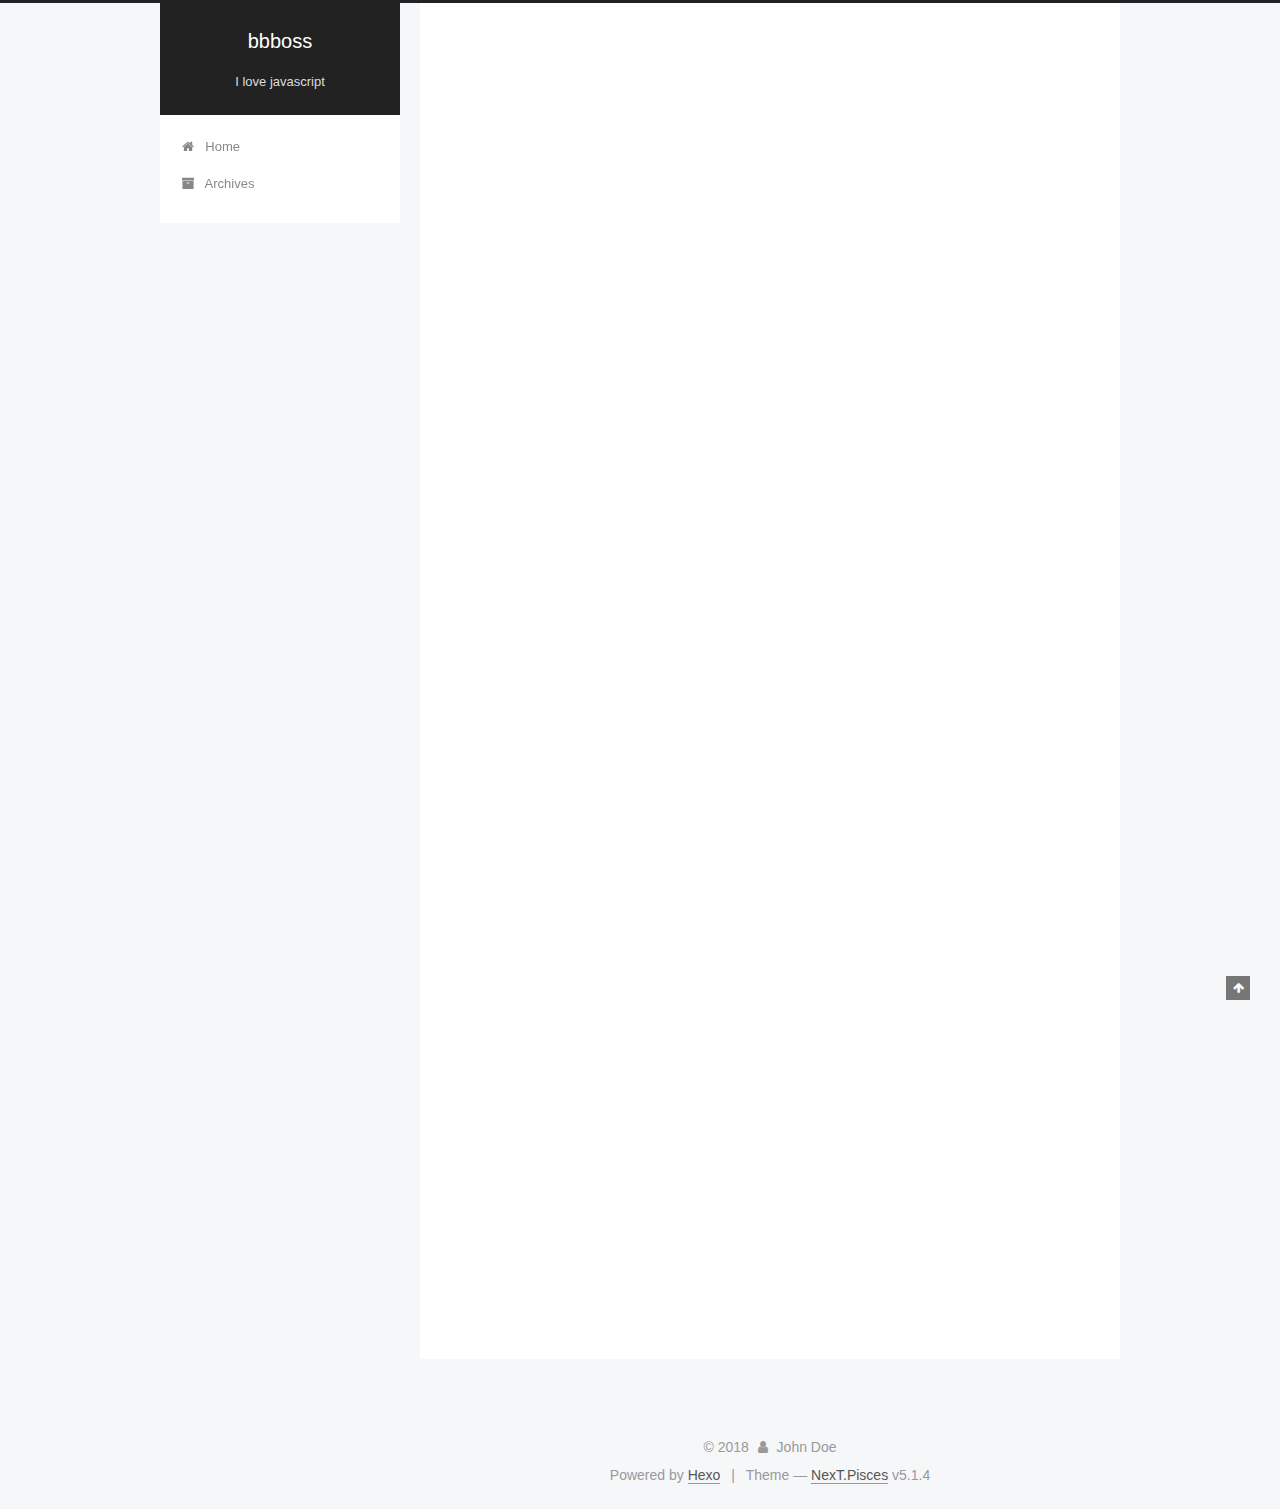
==== commit 26843687: "Site updated: 2018-04-21 21:16:39" ====
--- a/index.html
+++ b/index.html
@@ -5,7 +5,7 @@
   
 
 
-<html class="theme-next muse use-motion" lang="zh-CN">
+<html class="theme-next pisces use-motion" lang="zh-CN">
 <head>
   <meta charset="UTF-8"/>
 <meta http-equiv="X-UA-Compatible" content="IE=edge" />
@@ -97,7 +97,7 @@
   var NexT = window.NexT || {};
   var CONFIG = {
     root: '/',
-    scheme: 'Muse',
+    scheme: 'Pisces',
     version: '5.1.4',
     sidebar: {"position":"left","display":"post","offset":12,"b2t":false,"scrollpercent":false,"onmobile":false},
     fancybox: true,
@@ -573,7 +573,7 @@
 
 
 
-  <div class="theme-info">Theme &mdash; <a class="theme-link" target="_blank" href="https://github.com/iissnan/hexo-theme-next">NexT.Muse</a> v5.1.4</div>
+  <div class="theme-info">Theme &mdash; <a class="theme-link" target="_blank" href="https://github.com/iissnan/hexo-theme-next">NexT.Pisces</a> v5.1.4</div>
 
 
 
@@ -673,6 +673,13 @@
   
   
 
+
+  <script type="text/javascript" src="/js/src/affix.js?v=5.1.4"></script>
+
+  <script type="text/javascript" src="/js/src/schemes/pisces.js?v=5.1.4"></script>
+
+
+
   
 
   
--- a/css/main.css
+++ b/css/main.css
@@ -189,7 +189,7 @@
   font-size: 14px;
   line-height: 2;
   color: #555;
-  background: #fff;
+  background: #f5f7f9;
 }
 @media (max-width: 767px) {
   body {
@@ -653,8 +653,8 @@
 @media (min-width: 992px) {
   .full-image.full-image.full-image.full-image {
     max-width: none;
-    width: 110%;
-    margin: 25px -5%;
+    width: 118%;
+    margin: 0 -9%;
   }
 }
 .blockquote-center,
@@ -940,11 +940,11 @@
   display: inline-block;
   padding: 0 20px;
   font-size: 14px;
-  color: #fff;
-  background: #222;
-  border: 2px solid #222;
+  color: #555;
+  background: #fff;
+  border: 2px solid #555;
   text-decoration: none;
-  border-radius: 0;
+  border-radius: 2px;
   transition-property: background-color;
   transition-duration: 0.2s;
   transition-timing-function: ease-in-out;
@@ -953,8 +953,8 @@
 }
 .btn:hover {
   border-color: #222;
-  color: #222;
-  background: #fff;
+  color: #fff;
+  background: #222;
 }
 .btn +.btn {
   margin: 0 0 8px 8px;
@@ -1066,7 +1066,7 @@
   width: 24px;
   background: #222;
   font-size: 12px;
-  opacity: 1;
+  opacity: 0.6;
   color: #fff;
   cursor: pointer;
   text-align: center;
@@ -1087,7 +1087,7 @@
   }
 }
 .back-to-top.back-to-top-on {
-  bottom: 19px;
+  bottom: 30px;
 }
 .header {
   background: transparent;
@@ -1136,7 +1136,7 @@
 .site-subtitle {
   margin-top: 10px;
   font-size: 13px;
-  color: #999;
+  color: #ddd;
 }
 .use-motion .brand {
   opacity: 0;
@@ -1209,7 +1209,8 @@
   transition-timing-function: ease-in-out;
   transition-delay: 0s;
 }
-.menu .menu-item a:hover {
+.menu .menu-item a:hover,
+.menu-item-active a {
   border-bottom-color: #222;
 }
 .menu .menu-item .fa {
@@ -1738,20 +1739,20 @@
   display: block;
   margin: 0 auto;
   padding: 2px;
-  max-width: 96px;
+  max-width: 120px;
   height: auto;
-  border: 2px solid #333;
+  border: 1px solid #eee;
 }
 .site-author-name {
-  margin: 5px 0 0;
+  margin: 0;
   text-align: center;
-  color: #f5f5f5;
-  font-weight: normal;
+  color: #222;
+  font-weight: 600;
 }
 .site-description {
-  margin-top: 5px;
+  margin-top: 0;
   text-align: center;
-  font-size: 14px;
+  font-size: 13px;
   color: #999;
 }
 .site-state {
@@ -1763,7 +1764,7 @@
 .site-state-item {
   display: inline-block;
   padding: 0 15px;
-  border-left: 1px solid #333;
+  border-left: 1px solid #eee;
 }
 .site-state-item:first-child {
   border-left: none;
@@ -1776,11 +1777,11 @@
   text-align: center;
   color: inherit;
   font-weight: 600;
-  font-size: 18px;
+  font-size: 16px;
 }
 .site-state-item-name {
   font-size: 13px;
-  color: inherit;
+  color: #999;
 }
 .feed-link {
   margin-top: 20px;
@@ -1822,7 +1823,7 @@
   width: 4px;
   height: 4px;
   border-radius: 50%;
-  background: #ffb845;
+  background: #ff26ec;
 }
 .links-of-blogroll {
   font-size: 13px;
@@ -1860,7 +1861,7 @@
   color: #555;
 }
 .sidebar-nav li:hover {
-  color: #f5f5f5;
+  color: #fc6423;
 }
 .page-post-detail .sidebar-nav-toc {
   padding: 0 5px;
@@ -1869,11 +1870,11 @@
   margin-left: 10px;
 }
 .sidebar-nav .sidebar-nav-active {
-  color: #87daff;
-  border-bottom-color: #87daff;
+  color: #fc6423;
+  border-bottom-color: #fc6423;
 }
 .sidebar-nav .sidebar-nav-active:hover {
-  color: #87daff;
+  color: #fc6423;
 }
 .sidebar-panel {
   display: none;
@@ -1906,12 +1907,12 @@
   transition-timing-function: ease-in-out;
   transition-delay: 0s;
   transition-property: all;
-  color: #999;
-  border-bottom-color: #555;
+  color: #666;
+  border-bottom-color: #ccc;
 }
 .post-toc ol a:hover {
-  color: #ccc;
-  border-bottom-color: #ccc;
+  color: #000;
+  border-bottom-color: #000;
 }
 .post-toc .nav-item {
   overflow: hidden;
@@ -1933,14 +1934,14 @@
   display: block;
 }
 .post-toc .nav .active > a {
-  color: #87daff;
-  border-bottom-color: #87daff;
+  color: #fc6423;
+  border-bottom-color: #fc6423;
 }
 .post-toc .nav .active-current > a {
-  color: #87daff;
+  color: #fc6423;
 }
 .post-toc .nav .active-current > a:hover {
-  color: #87daff;
+  color: #fc6423;
 }
 .footer {
   font-size: 14px;
@@ -2345,6 +2346,16 @@
   transform: translate(-50%, -50%);
   color: #ccc;
 }
+@media (min-width: 768px) and (max-width: 991px) {
+  .busuanzi-count {
+    width: auto;
+  }
+}
+@media (max-width: 767px) {
+  .busuanzi-count {
+    width: auto;
+  }
+}
 .site-uv,
 .site-pv,
 .page-pv {
@@ -2580,83 +2591,403 @@
   }
 }
 .page-post-detail .sidebar-toggle-line {
-  background: #87daff;
+  background: #fc6423;
 }
 .page-post-detail .comments {
   overflow: hidden;
 }
-@media (max-width: 767px) {
-  .header-inner,
-  .container .main-inner,
+.header {
+  position: relative;
+  margin: 0 auto;
+  width: 960px;
+}
+@media (min-width: 768px) and (max-width: 991px) {
+  .header {
+    width: auto;
+  }
+}
+@media (max-width: 767px) {
+  .header {
+    width: auto;
+  }
+}
+.header-inner {
+  position: absolute;
+  top: 0;
+  overflow: hidden;
+  padding: 0;
+  width: 240px;
+  background: #fff;
+  box-shadow: initial;
+  border-radius: initial;
+}
+@media (min-width: 1600px) {
+  .container .header-inner {
+    width: 240px;
+  }
+}
+@media (min-width: 768px) and (max-width: 991px) {
+  .header-inner {
+    position: relative;
+    width: auto;
+    border-radius: initial;
+  }
+}
+@media (max-width: 767px) {
+  .header-inner {
+    position: relative;
+    width: auto;
+    border-radius: initial;
+  }
+}
+.main:before,
+.main:after {
+  content: " ";
+  display: table;
+}
+.main:after {
+  clear: both;
+}
+@media (min-width: 768px) and (max-width: 991px) {
+  .main {
+    padding-bottom: 100px;
+  }
+}
+@media (max-width: 767px) {
+  .main {
+    padding-bottom: 100px;
+  }
+}
+.container .main-inner {
+  width: 960px;
+}
+@media (min-width: 768px) and (max-width: 991px) {
+  .container .main-inner {
+    width: auto;
+  }
+}
+@media (max-width: 767px) {
+  .container .main-inner {
+    width: auto;
+  }
+}
+.content-wrap {
+  float: right;
+  box-sizing: border-box;
+  padding: 40px;
+  width: 700px;
+  background: #fff;
+  min-height: 700px;
+  box-shadow: initial;
+  border-radius: initial;
+}
+@media (min-width: 768px) and (max-width: 991px) {
+  .content-wrap {
+    width: 100%;
+    padding: 20px;
+    border-radius: initial;
+  }
+}
+@media (max-width: 767px) {
+  .content-wrap {
+    width: 100%;
+    padding: 20px;
+    min-height: auto;
+    border-radius: initial;
+  }
+}
+.sidebar {
+  position: static;
+  float: left;
+  margin-top: 300px;
+  width: 240px;
+  background: #f5f7f9;
+  box-shadow: none;
+}
+@media (min-width: 768px) and (max-width: 991px) {
+  .sidebar {
+    display: none;
+  }
+}
+@media (max-width: 767px) {
+  .sidebar {
+    display: none;
+  }
+}
+.sidebar-toggle {
+  display: none;
+}
+.footer-inner {
+  width: 960px;
+  padding-left: 260px;
+}
+@media (min-width: 768px) and (max-width: 991px) {
   .footer-inner {
     width: auto;
-  }
-}
-embed {
-  display: block;
-  margin: 0px auto 25px auto;
-}
-.custom-logo .site-meta-headline {
-  text-align: center;
-}
-.custom-logo .brand {
+    padding-left: 0 !important;
+    padding-right: 0 !important;
+  }
+}
+@media (max-width: 767px) {
+  .footer-inner {
+    width: auto;
+    padding-left: 0 !important;
+    padding-right: 0 !important;
+  }
+}
+.sidebar-position-right .header-inner {
+  right: 0;
+}
+.sidebar-position-right .content-wrap {
+  float: left;
+}
+.sidebar-position-right .sidebar {
+  float: right;
+}
+.sidebar-position-right .footer-inner {
+  padding-left: 0;
+  padding-right: 260px;
+}
+.site-brand-wrapper {
+  position: relative;
+}
+.site-meta {
+  padding: 20px 0;
+  color: #fff;
+  background: #222;
+}
+@media (min-width: 768px) and (max-width: 991px) {
+  .site-meta {
+    box-shadow: 0 0 16px rgba(0,0,0,0.5);
+  }
+}
+@media (max-width: 767px) {
+  .site-meta {
+    box-shadow: 0 0 16px rgba(0,0,0,0.5);
+  }
+}
+.brand {
+  padding: 0;
   background: none;
 }
-.custom-logo .site-title {
-  margin: 10px auto 0;
-  font-size: 24px;
-  color: #222;
-}
-.custom-logo .site-title a {
-  border: none;
-}
-.custom-logo-image {
-  margin: 0 auto;
-  padding: 5px;
-  max-width: 150px;
-  background: #fff;
-}
-@media (max-width: 767px) {
-  .site-nav {
-    position: absolute;
-    left: 0;
-    top: 52px;
-    margin: 0;
-    width: 100%;
-    padding: 0;
-    background: #fff;
-    border-bottom: 1px solid #ddd;
-    z-index: 1030;
-  }
-}
-@media (max-width: 767px) {
-  .menu {
-    text-align: left;
-  }
-}
-@media (max-width: 767px) {
-  .menu .menu-item {
-    display: block;
-    margin: 0 10px;
-    vertical-align: top;
-  }
-}
-@media (max-width: 767px) {
-  .menu .menu-item br {
-    display: none;
-  }
-}
-@media (max-width: 767px) {
-  .menu .menu-item a {
-    padding: 5px 10px;
-  }
-}
-.menu .menu-item .fa {
-  margin-right: 0;
+.brand:hover {
+  color: #fff;
+}
+.site-subtitle {
+  margin: 10px 10px 0;
+  font-weight: initial;
 }
 .site-search form {
   display: none;
 }
+.site-nav {
+  border-top: none;
+}
+@media (min-width: 768px) and (max-width: 991px) {
+  .site-nav {
+    display: none !important;
+  }
+}
+@media (min-width: 768px) and (max-width: 991px) {
+  .site-nav-on {
+    display: block !important;
+  }
+}
+.menu .menu-item {
+  display: block;
+  margin: 0;
+}
+.menu .menu-item a {
+  position: relative;
+  box-sizing: border-box;
+  padding: 5px 20px;
+  text-align: left;
+  line-height: inherit;
+  transition-property: background-color;
+  transition-duration: 0.2s;
+  transition-timing-function: ease-in-out;
+  transition-delay: 0s;
+}
+.menu .menu-item a:hover,
+.menu-item-active a {
+  background: #f9f9f9;
+  border-bottom-color: #fff;
+}
+.menu .menu-item br {
+  display: none;
+}
+.menu-item-active a:after {
+  content: " ";
+  position: absolute;
+  top: 50%;
+  margin-top: -3px;
+  right: 15px;
+  width: 6px;
+  height: 6px;
+  border-radius: 50%;
+  background-color: #bbb;
+}
+.btn-bar {
+  background-color: #fff;
+}
+.site-nav-toggle {
+  left: 20px;
+  top: 50%;
+  -webkit-transform: translateY(-50%);
+  -webkit-transform: translateY(-50%);
+  -moz-transform: translateY(-50%);
+  -ms-transform: translateY(-50%);
+  -o-transform: translateY(-50%);
+  transform: translateY(-50%);
+}
+@media (min-width: 768px) and (max-width: 991px) {
+  .site-nav-toggle {
+    display: block;
+  }
+}
+.use-motion .sidebar .motion-element {
+  opacity: 1;
+}
+.sidebar {
+  margin-left: -100%;
+  right: auto;
+  bottom: auto;
+  -webkit-transform: none;
+}
+.sidebar-inner {
+  box-sizing: border-box;
+  width: 240px;
+  color: #555;
+  background: #fff;
+  box-shadow: initial;
+  border-radius: initial;
+  opacity: 0;
+}
+.sidebar-inner.affix {
+  position: fixed;
+  top: 12px;
+}
+.sidebar-inner.affix-bottom {
+  position: absolute;
+}
+.site-overview {
+  text-align: left;
+}
+.site-author:before,
+.site-author:after {
+  content: " ";
+  display: table;
+}
+.site-author:after {
+  clear: both;
+}
+.sidebar a {
+  color: #555;
+}
+.sidebar a:hover {
+  color: #222;
+}
+.site-state-item {
+  padding: 0 10px;
+}
+.links-of-author-item a:before {
+  display: none;
+}
+.links-of-author-item a {
+  border-bottom: none;
+  text-decoration: underline;
+}
+.feed-link {
+  border-top: 1px dotted #ccc;
+  border-bottom: 1px dotted #ccc;
+  text-align: center;
+}
+.feed-link a {
+  display: block;
+  color: #fc6423;
+  border: none;
+}
+.feed-link a:hover {
+  background: none;
+  color: #e34603;
+}
+.feed-link a:hover i {
+  color: #e34603;
+}
+.links-of-author {
+  display: flex;
+  flex-wrap: wrap;
+  justify-content: center;
+}
+.links-of-author-item {
+  margin: 5px 0 0;
+  width: 50%;
+}
+.links-of-author-item a {
+  max-width: 216px;
+  box-sizing: border-box;
+  display: inline-block;
+  margin-right: 0;
+  margin-bottom: 0;
+  padding: 0 5px;
+  overflow: hidden;
+  white-space: nowrap;
+  text-overflow: ellipsis;
+}
+.links-of-author-item a {
+  display: block;
+  text-decoration: none;
+}
+.links-of-author-item a:hover {
+  border-radius: 4px;
+  background: #eee;
+}
+.links-of-author-item .fa {
+  margin-right: 2px;
+  font-size: 16px;
+}
+.links-of-author-item .fa-globe {
+  font-size: 15px;
+}
+.links-of-blogroll {
+  text-align: center;
+  margin-top: 20px;
+  padding: 3px 0 0;
+  border-top: 1px dotted #ccc;
+}
+.links-of-blogroll-title {
+  margin-top: 0;
+}
+.links-of-blogroll-item {
+  padding: 0;
+}
+.links-of-blogroll-inline:before,
+.links-of-blogroll-inline:after {
+  content: " ";
+  display: table;
+}
+.links-of-blogroll-inline:after {
+  clear: both;
+}
 .links-of-blogroll-inline .links-of-blogroll-item {
-  display: inline-block;
-}
+  margin: 5px 0 0;
+  width: 50%;
+  display: inline-block;
+  width: unset;
+}
+.links-of-blogroll-inline .links-of-blogroll-item a {
+  max-width: 216px;
+  box-sizing: border-box;
+  display: inline-block;
+  margin-right: 0;
+  margin-bottom: 0;
+  padding: 0 5px;
+  overflow: hidden;
+  white-space: nowrap;
+  text-overflow: ellipsis;
+}
+@media (max-width: 767px) {
+  .post-body {
+    text-align: justify;
+  }
+}
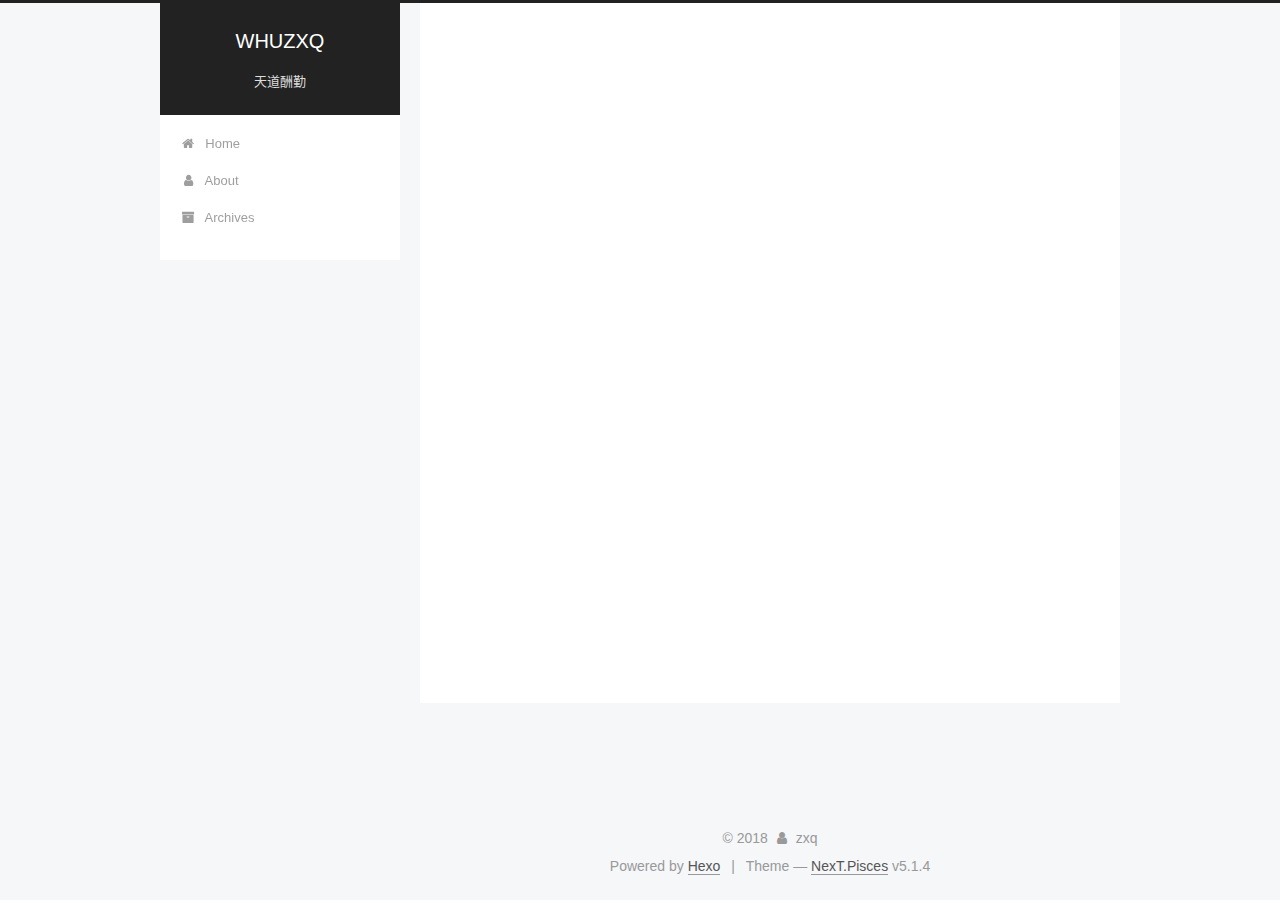
==== commit 59480108: "Site updated: 2018-04-21 21:46:22" ====
--- a/index.html
+++ b/index.html
@@ -79,17 +79,17 @@
 
 
 
-<meta name="description" content="学习笔记">
+<meta name="description" content="前端技术分享，html/js/css/vue/react">
 <meta name="keywords" content="js">
 <meta property="og:type" content="website">
-<meta property="og:title" content="bbboss">
+<meta property="og:title" content="WHUZXQ">
 <meta property="og:url" content="https://whuzxq.github.io/index.html">
-<meta property="og:site_name" content="bbboss">
-<meta property="og:description" content="学习笔记">
+<meta property="og:site_name" content="WHUZXQ">
+<meta property="og:description" content="前端技术分享，html/js/css/vue/react">
 <meta property="og:locale" content="zh-CN">
 <meta name="twitter:card" content="summary">
-<meta name="twitter:title" content="bbboss">
-<meta name="twitter:description" content="学习笔记">
+<meta name="twitter:title" content="WHUZXQ">
+<meta name="twitter:description" content="前端技术分享，html/js/css/vue/react">
 
 
 
@@ -125,7 +125,7 @@
 
 
 
-  <title>bbboss</title>
+  <title>WHUZXQ</title>
   
 
 
@@ -156,12 +156,12 @@
     <div class="custom-logo-site-title">
       <a href="/"  class="brand" rel="start">
         <span class="logo-line-before"><i></i></span>
-        <span class="site-title">bbboss</span>
+        <span class="site-title">WHUZXQ</span>
         <span class="logo-line-after"><i></i></span>
       </a>
     </div>
       
-        <p class="site-subtitle">I love javascript</p>
+        <p class="site-subtitle">天道酬勤</p>
       
   </div>
 
@@ -191,6 +191,16 @@
         </li>
       
         
+        <li class="menu-item menu-item-about">
+          <a href="/about/" rel="section">
+            
+              <i class="menu-item-icon fa fa-fw fa-user"></i> <br />
+            
+            About
+          </a>
+        </li>
+      
+        
         <li class="menu-item menu-item-archives">
           <a href="/archives/" rel="section">
             
@@ -236,13 +246,13 @@
     <link itemprop="mainEntityOfPage" href="https://whuzxq.github.io/2018/04/21/test/">
 
     <span hidden itemprop="author" itemscope itemtype="http://schema.org/Person">
-      <meta itemprop="name" content="John Doe">
+      <meta itemprop="name" content="zxq">
       <meta itemprop="description" content="">
-      <meta itemprop="image" content="/images/avatar.gif">
+      <meta itemprop="image" content="/uploads/avatar.png">
     </span>
 
     <span hidden itemprop="publisher" itemscope itemtype="http://schema.org/Organization">
-      <meta itemprop="name" content="bbboss">
+      <meta itemprop="name" content="WHUZXQ">
     </span>
 
     
@@ -340,134 +350,6 @@
 
 
     
-      
-
-  
-
-  
-  
-  
-
-  <article class="post post-type-normal" itemscope itemtype="http://schema.org/Article">
-  
-  
-  
-  <div class="post-block">
-    <link itemprop="mainEntityOfPage" href="https://whuzxq.github.io/2018/04/21/hello-world/">
-
-    <span hidden itemprop="author" itemscope itemtype="http://schema.org/Person">
-      <meta itemprop="name" content="John Doe">
-      <meta itemprop="description" content="">
-      <meta itemprop="image" content="/images/avatar.gif">
-    </span>
-
-    <span hidden itemprop="publisher" itemscope itemtype="http://schema.org/Organization">
-      <meta itemprop="name" content="bbboss">
-    </span>
-
-    
-      <header class="post-header">
-
-        
-        
-          <h1 class="post-title" itemprop="name headline">
-                
-                <a class="post-title-link" href="/2018/04/21/hello-world/" itemprop="url">Hello World</a></h1>
-        
-
-        <div class="post-meta">
-          <span class="post-time">
-            
-              <span class="post-meta-item-icon">
-                <i class="fa fa-calendar-o"></i>
-              </span>
-              
-                <span class="post-meta-item-text">Posted on</span>
-              
-              <time title="Post created" itemprop="dateCreated datePublished" datetime="2018-04-21T19:39:09+08:00">
-                2018-04-21
-              </time>
-            
-
-            
-
-            
-          </span>
-
-          
-
-          
-            
-          
-
-          
-          
-
-          
-
-          
-
-          
-
-        </div>
-      </header>
-    
-
-    
-    
-    
-    <div class="post-body" itemprop="articleBody">
-
-      
-      
-
-      
-        
-          
-            <p>Welcome to <a href="https://hexo.io/" target="_blank" rel="noopener">Hexo</a>! This is your very first post. Check <a href="https://hexo.io/docs/" target="_blank" rel="noopener">documentation</a> for more info. If you get any problems when using Hexo, you can find the answer in <a href="https://hexo.io/docs/troubleshooting.html" target="_blank" rel="noopener">troubleshooting</a> or you can ask me on <a href="https://github.com/hexojs/hexo/issues" target="_blank" rel="noopener">GitHub</a>.</p>
-<h2 id="Quick-Start"><a href="#Quick-Start" class="headerlink" title="Quick Start"></a>Quick Start</h2><h3 id="Create-a-new-post"><a href="#Create-a-new-post" class="headerlink" title="Create a new post"></a>Create a new post</h3><figure class="highlight bash"><table><tr><td class="gutter"><pre><span class="line">1</span><br></pre></td><td class="code"><pre><span class="line">$ hexo new <span class="string">"My New Post"</span></span><br></pre></td></tr></table></figure>
-<p>More info: <a href="https://hexo.io/docs/writing.html" target="_blank" rel="noopener">Writing</a></p>
-<h3 id="Run-server"><a href="#Run-server" class="headerlink" title="Run server"></a>Run server</h3><figure class="highlight bash"><table><tr><td class="gutter"><pre><span class="line">1</span><br></pre></td><td class="code"><pre><span class="line">$ hexo server</span><br></pre></td></tr></table></figure>
-<p>More info: <a href="https://hexo.io/docs/server.html" target="_blank" rel="noopener">Server</a></p>
-<h3 id="Generate-static-files"><a href="#Generate-static-files" class="headerlink" title="Generate static files"></a>Generate static files</h3><figure class="highlight bash"><table><tr><td class="gutter"><pre><span class="line">1</span><br></pre></td><td class="code"><pre><span class="line">$ hexo generate</span><br></pre></td></tr></table></figure>
-<p>More info: <a href="https://hexo.io/docs/generating.html" target="_blank" rel="noopener">Generating</a></p>
-<h3 id="Deploy-to-remote-sites"><a href="#Deploy-to-remote-sites" class="headerlink" title="Deploy to remote sites"></a>Deploy to remote sites</h3><figure class="highlight bash"><table><tr><td class="gutter"><pre><span class="line">1</span><br></pre></td><td class="code"><pre><span class="line">$ hexo deploy</span><br></pre></td></tr></table></figure>
-<p>More info: <a href="https://hexo.io/docs/deployment.html" target="_blank" rel="noopener">Deployment</a></p>
-
-          
-        
-      
-    </div>
-    
-    
-    
-
-    
-
-    
-
-    
-
-    <footer class="post-footer">
-      
-
-      
-
-      
-
-      
-      
-        <div class="post-eof"></div>
-      
-    </footer>
-  </div>
-  
-  
-  
-  </article>
-
-
-    
   </section>
 
   
@@ -503,8 +385,12 @@
         <div class="site-overview">
           <div class="site-author motion-element" itemprop="author" itemscope itemtype="http://schema.org/Person">
             
-              <p class="site-author-name" itemprop="name">John Doe</p>
-              <p class="site-description motion-element" itemprop="description">学习笔记</p>
+              <img class="site-author-image" itemprop="image"
+                src="/uploads/avatar.png"
+                alt="zxq" />
+            
+              <p class="site-author-name" itemprop="name">zxq</p>
+              <p class="site-description motion-element" itemprop="description">前端技术分享，html/js/css/vue/react</p>
           </div>
 
           <nav class="site-state motion-element">
@@ -514,7 +400,7 @@
               
                 <a href="/archives/">
               
-                  <span class="site-state-item-count">2</span>
+                  <span class="site-state-item-count">1</span>
                   <span class="site-state-item-name">posts</span>
                 </a>
               </div>
@@ -559,7 +445,7 @@
   <span class="with-love">
     <i class="fa fa-user"></i>
   </span>
-  <span class="author" itemprop="copyrightHolder">John Doe</span>
+  <span class="author" itemprop="copyrightHolder">zxq</span>
 
   
 </div>
--- a/css/main.css
+++ b/css/main.css
@@ -1823,7 +1823,7 @@
   width: 4px;
   height: 4px;
   border-radius: 50%;
-  background: #ff26ec;
+  background: #b955ff;
 }
 .links-of-blogroll {
   font-size: 13px;
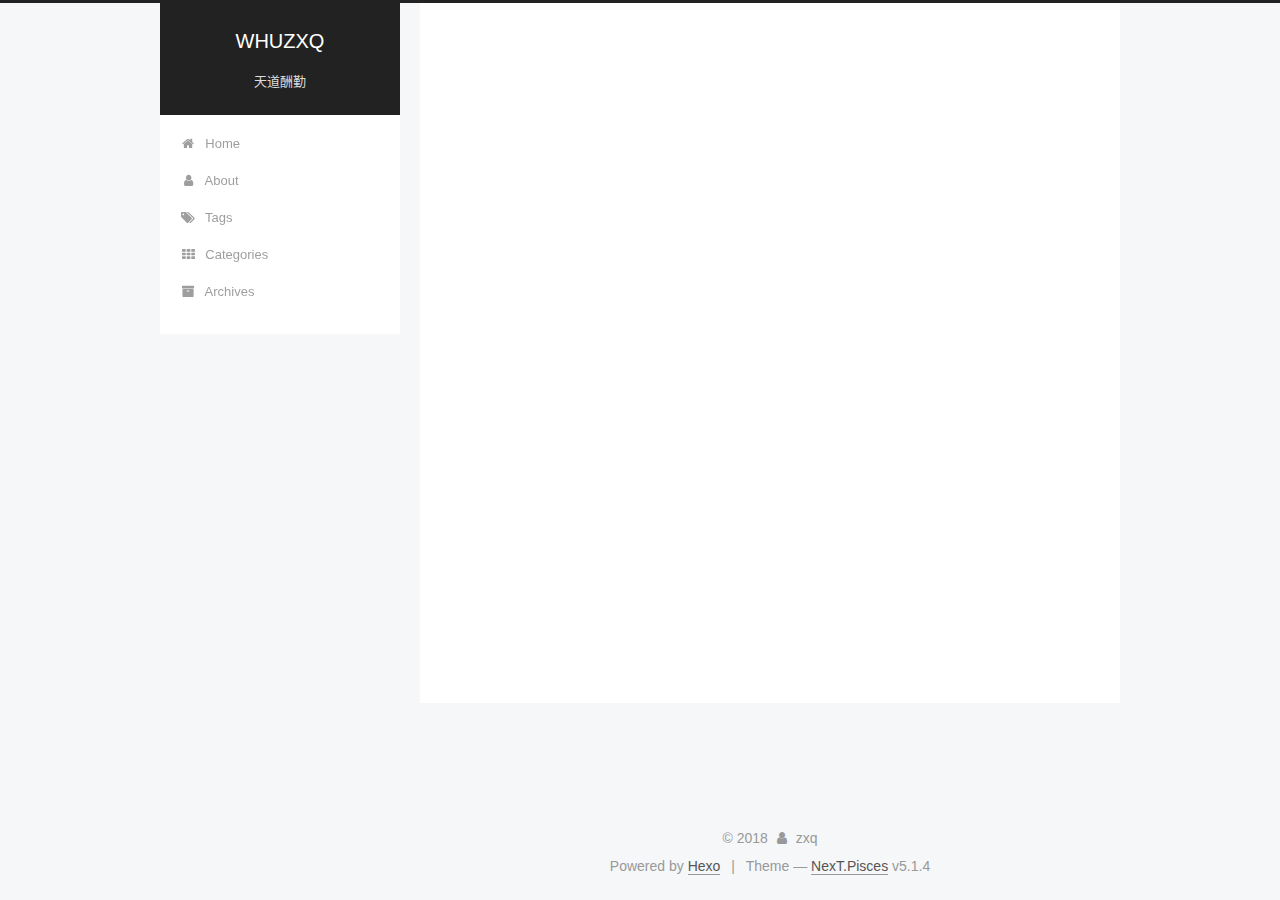
==== commit e1046975: "Site updated: 2018-04-22 12:13:51" ====
--- a/index.html
+++ b/index.html
@@ -68,28 +68,30 @@
 
 
 
-  <meta name="keywords" content="Hexo, NexT" />
-
-
-
-
-
-
-
-
-
-
-<meta name="description" content="前端技术分享，html/js/css/vue/react">
+  <meta name="keywords" content="whuzxq,hexo,js,前端" />
+
+
+
+
+
+  <link rel="alternate" href="/rss2.xml" title="WHUZXQ" type="application/atom+xml" />
+
+
+
+
+
+
+<meta name="description" content="前端伊甸园">
 <meta name="keywords" content="js">
 <meta property="og:type" content="website">
 <meta property="og:title" content="WHUZXQ">
 <meta property="og:url" content="https://whuzxq.github.io/index.html">
 <meta property="og:site_name" content="WHUZXQ">
-<meta property="og:description" content="前端技术分享，html/js/css/vue/react">
+<meta property="og:description" content="前端伊甸园">
 <meta property="og:locale" content="zh-CN">
 <meta name="twitter:card" content="summary">
 <meta name="twitter:title" content="WHUZXQ">
-<meta name="twitter:description" content="前端技术分享，html/js/css/vue/react">
+<meta name="twitter:description" content="前端伊甸园">
 
 
 
@@ -102,7 +104,7 @@
     sidebar: {"position":"left","display":"post","offset":12,"b2t":false,"scrollpercent":false,"onmobile":false},
     fancybox: true,
     tabs: true,
-    motion: {"enable":true,"async":false,"transition":{"post_block":"fadeIn","post_header":"slideDownIn","post_body":"slideDownIn","coll_header":"slideLeftIn","sidebar":"slideUpIn"}},
+    motion: {"enable":true,"async":false,"transition":{"post_block":null,"post_header":"slideDownIn","post_body":"slideDownIn","coll_header":"slideLeftIn","sidebar":"slideUpIn"}},
     duoshuo: {
       userId: '0',
       author: 'Author'
@@ -201,6 +203,26 @@
         </li>
       
         
+        <li class="menu-item menu-item-tags">
+          <a href="/tags/" rel="section">
+            
+              <i class="menu-item-icon fa fa-fw fa-tags"></i> <br />
+            
+            Tags
+          </a>
+        </li>
+      
+        
+        <li class="menu-item menu-item-categories">
+          <a href="/categories/" rel="section">
+            
+              <i class="menu-item-icon fa fa-fw fa-th"></i> <br />
+            
+            Categories
+          </a>
+        </li>
+      
+        
         <li class="menu-item menu-item-archives">
           <a href="/archives/" rel="section">
             
@@ -285,12 +307,45 @@
           </span>
 
           
-
-          
-            
-          
-
-          
+            <span class="post-category" >
+            
+              <span class="post-meta-divider">|</span>
+            
+              <span class="post-meta-item-icon">
+                <i class="fa fa-folder-o"></i>
+              </span>
+              
+                <span class="post-meta-item-text">In</span>
+              
+              
+                <span itemprop="about" itemscope itemtype="http://schema.org/Thing">
+                  <a href="/categories/个人生活/" itemprop="url" rel="index">
+                    <span itemprop="name">个人生活</span>
+                  </a>
+                </span>
+
+                
+                
+              
+            </span>
+          
+
+          
+            
+          
+
+          
+          
+             <span id="/2018/04/21/test/" class="leancloud_visitors" data-flag-title="test">
+               <span class="post-meta-divider">|</span>
+               <span class="post-meta-item-icon">
+                 <i class="fa fa-eye"></i>
+               </span>
+               
+                 <span class="post-meta-item-text">Visitors&#58;</span>
+               
+                 <span class="leancloud-visitors-count"></span>
+             </span>
           
 
           
@@ -390,7 +445,7 @@
                 alt="zxq" />
             
               <p class="site-author-name" itemprop="name">zxq</p>
-              <p class="site-description motion-element" itemprop="description">前端技术分享，html/js/css/vue/react</p>
+              <p class="site-description motion-element" itemprop="description">前端伊甸园</p>
           </div>
 
           <nav class="site-state motion-element">
@@ -407,13 +462,66 @@
             
 
             
-
+              
+              
+              <div class="site-state-item site-state-categories">
+                <a href="/categories/index.html">
+                  <span class="site-state-item-count">1</span>
+                  <span class="site-state-item-name">categories</span>
+                </a>
+              </div>
+            
+
+            
+              
+              
+              <div class="site-state-item site-state-tags">
+                <a href="/tags/index.html">
+                  <span class="site-state-item-count">1</span>
+                  <span class="site-state-item-name">tags</span>
+                </a>
+              </div>
             
 
           </nav>
 
           
-
+            <div class="feed-link motion-element">
+              <a href="/rss2.xml" rel="alternate">
+                <i class="fa fa-rss"></i>
+                RSS
+              </a>
+            </div>
+          
+
+          
+            <div class="links-of-author motion-element">
+                
+                  <span class="links-of-author-item">
+                    <a href="https://github.com/whuzxq" target="_blank" title="GitHub">
+                      
+                        <i class="fa fa-fw fa-github"></i>GitHub</a>
+                  </span>
+                
+                  <span class="links-of-author-item">
+                    <a href="mailto:1092621818@qq.com" target="_blank" title="E-Mail">
+                      
+                        <i class="fa fa-fw fa-envelope"></i>E-Mail</a>
+                  </span>
+                
+                  <span class="links-of-author-item">
+                    <a href="https://blog.csdn.net/whuzxq" target="_blank" title="CSDN">
+                      
+                        <i class="fa fa-fw fa-globe"></i>CSDN</a>
+                  </span>
+                
+                  <span class="links-of-author-item">
+                    <a href="http://whuzxq.com" target="_blank" title="个人主页">
+                      
+                        <i class="fa fa-fw fa-globe"></i>个人主页</a>
+                  </span>
+                
+            </div>
           
 
           
@@ -617,8 +725,130 @@
   
 
   
-
-  
+  <script src="https://cdn1.lncld.net/static/js/av-core-mini-0.6.4.js"></script>
+  <script>AV.initialize("wHYuoqxMCqy2dDNBGIjslW3Y-gzGzoHsz", "Mh6vsYaPEPmyHV73nkuhL9cY");</script>
+  <script>
+    function showTime(Counter) {
+      var query = new AV.Query(Counter);
+      var entries = [];
+      var $visitors = $(".leancloud_visitors");
+
+      $visitors.each(function () {
+        entries.push( $(this).attr("id").trim() );
+      });
+
+      query.containedIn('url', entries);
+      query.find()
+        .done(function (results) {
+          var COUNT_CONTAINER_REF = '.leancloud-visitors-count';
+
+          if (results.length === 0) {
+            $visitors.find(COUNT_CONTAINER_REF).text(0);
+            return;
+          }
+
+          for (var i = 0; i < results.length; i++) {
+            var item = results[i];
+            var url = item.get('url');
+            var time = item.get('time');
+            var element = document.getElementById(url);
+
+            $(element).find(COUNT_CONTAINER_REF).text(time);
+          }
+          for(var i = 0; i < entries.length; i++) {
+            var url = entries[i];
+            var element = document.getElementById(url);
+            var countSpan = $(element).find(COUNT_CONTAINER_REF);
+            if( countSpan.text() == '') {
+              countSpan.text(0);
+            }
+          }
+        })
+        .fail(function (object, error) {
+          console.log("Error: " + error.code + " " + error.message);
+        });
+    }
+
+    function addCount(Counter) {
+      var $visitors = $(".leancloud_visitors");
+      var url = $visitors.attr('id').trim();
+      var title = $visitors.attr('data-flag-title').trim();
+      var query = new AV.Query(Counter);
+
+      query.equalTo("url", url);
+      query.find({
+        success: function(results) {
+          if (results.length > 0) {
+            var counter = results[0];
+            counter.fetchWhenSave(true);
+            counter.increment("time");
+            counter.save(null, {
+              success: function(counter) {
+                var $element = $(document.getElementById(url));
+                $element.find('.leancloud-visitors-count').text(counter.get('time'));
+              },
+              error: function(counter, error) {
+                console.log('Failed to save Visitor num, with error message: ' + error.message);
+              }
+            });
+          } else {
+            var newcounter = new Counter();
+            /* Set ACL */
+            var acl = new AV.ACL();
+            acl.setPublicReadAccess(true);
+            acl.setPublicWriteAccess(true);
+            newcounter.setACL(acl);
+            /* End Set ACL */
+            newcounter.set("title", title);
+            newcounter.set("url", url);
+            newcounter.set("time", 1);
+            newcounter.save(null, {
+              success: function(newcounter) {
+                var $element = $(document.getElementById(url));
+                $element.find('.leancloud-visitors-count').text(newcounter.get('time'));
+              },
+              error: function(newcounter, error) {
+                console.log('Failed to create');
+              }
+            });
+          }
+        },
+        error: function(error) {
+          console.log('Error:' + error.code + " " + error.message);
+        }
+      });
+    }
+
+    $(function() {
+      var Counter = AV.Object.extend("Counter");
+      if ($('.leancloud_visitors').length == 1) {
+        addCount(Counter);
+      } else if ($('.post-title-link').length > 1) {
+        showTime(Counter);
+      }
+    });
+  </script>
+
+
+
+  
+
+  
+<script>
+(function(){
+    var bp = document.createElement('script');
+    var curProtocol = window.location.protocol.split(':')[0];
+    if (curProtocol === 'https') {
+        bp.src = 'https://zz.bdstatic.com/linksubmit/push.js';        
+    }
+    else {
+        bp.src = 'http://push.zhanzhang.baidu.com/push.js';
+    }
+    var s = document.getElementsByTagName("script")[0];
+    s.parentNode.insertBefore(bp, s);
+})();
+</script>
+
 
   
   
